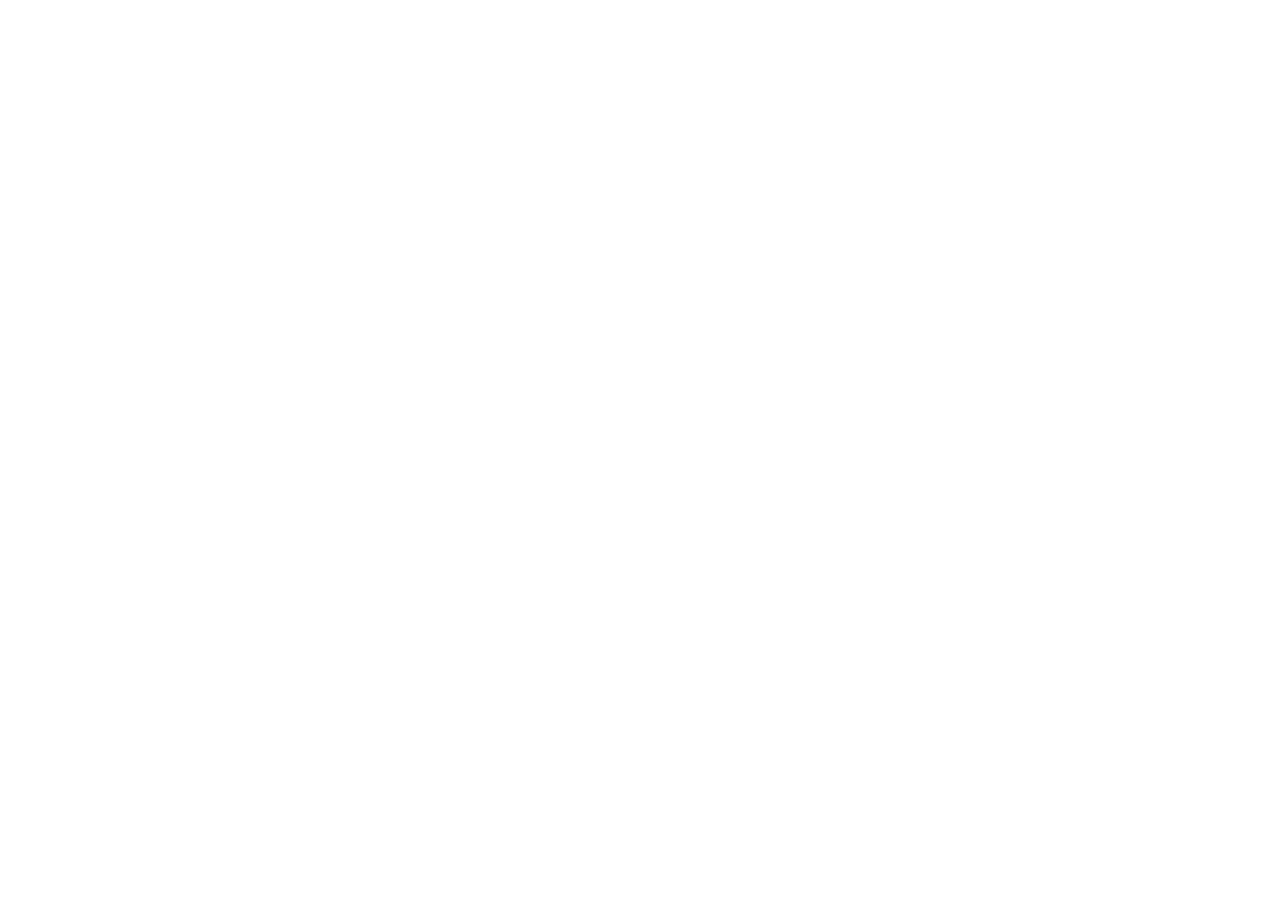
==== index.html @ 3fbc5209 "caogao" ====
<!DOCTYPE html>
<html lang="zh-CN">

<head>
    <meta charset="UTF-8">
    <meta name="viewport" content="width=device-width, initial-scale=1.0">
    <meta http-equiv="X-UA-Compatible" content="ie=edge">
    <title></title>
</head>

<body>

</body>

</html>
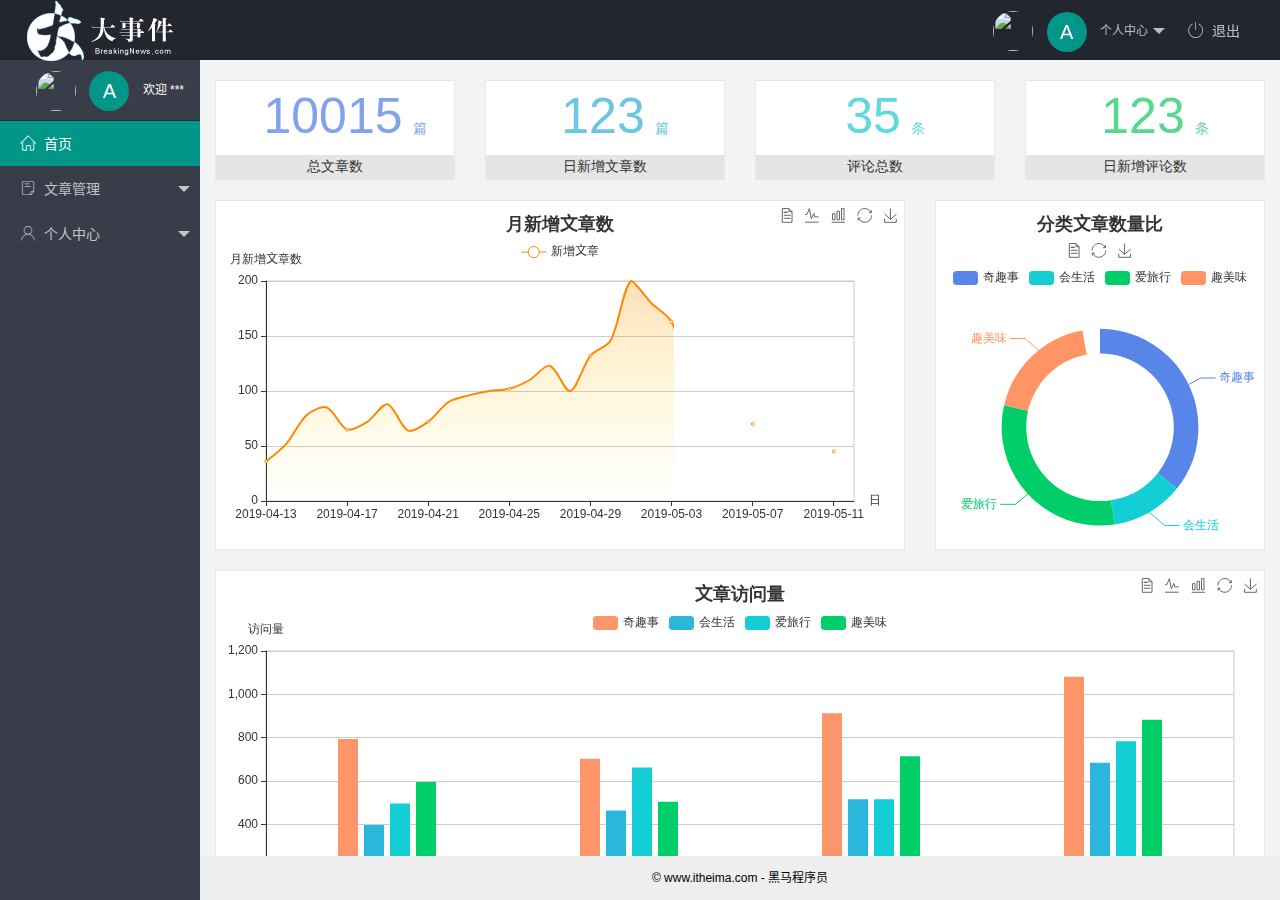
==== commit 11b99031: "index 完成" ====
--- a/index.html
+++ b/index.html
@@ -5,11 +5,83 @@
     <meta charset="UTF-8">
     <meta name="viewport" content="width=device-width, initial-scale=1.0">
     <meta http-equiv="X-UA-Compatible" content="ie=edge">
-    <title></title>
+    <title>后台主页</title>
+    <!--导入layui的样式表 -->
+    <link rel="stylesheet" href="/assets/lib/layui/css/layui.css">
+    <link rel="stylesheet" href="/assets/css/index.css">
+    <!-- 导入第三方图表库 -->
+    <link rel="stylesheet" href="/assets/fonts/iconfont.css">
+
+    </link>
 </head>
 
-<body>
+<body class="layui-layout-body">
+    <div class="layui-layout layui-layout-admin">
+        <div class="layui-header">
+            <div class="layui-logo">
+                <img src="/assets/images/logo.png" alt="">
+            </div>
+            <ul class="layui-nav layui-layout-right">
+                <li class="layui-nav-item">
+                    <a href="javascript:;" class="userinfo">
+                        <img src="http://t.cn/RCzsdCq" class="layui-nav-img">
+                        <span class="text-avatar">A</span>
+                        个人中心
+                    </a>
+                    <dl class="layui-nav-child">
+                        <dd><a href="">基本资料</a></dd>
+                        <dd><a href="">更换头像</a></dd>
+                        <dd><a href="">重置密码</a></dd>
+                    </dl>
+                </li>
+                <li class="layui-nav-item"><a href="javascript:;" id="tuichu"><span class="iconfont icon-tuichu"></span>退出</a></li>
+            </ul>
+        </div>
 
+        <div class="layui-side layui-bg-black">
+            <div class="layui-side-scroll">
+                <div class="userinfo">
+                    <img src="http://t.cn/RCzsdCq" class="layui-nav-img" />
+                    <span class="text-avatar">A</span>
+                    <span id="welcome">欢迎 ***</span>
+                </div>
+                <!-- 左侧导航区域（可配合layui已有的垂直导航） -->
+                <ul class="layui-nav layui-nav-tree" lay-shrink="all">
+                    <li class="layui-nav-item layui-this"><a href="/home/dashboard.html" target="fm"><span class="iconfont icon-home"></span>首页</a></li>
+                    <li class="layui-nav-item">
+                        <a class="" href="javascript:;"><span class="iconfont icon-16"></span>文章管理<i class="layui-icon "></i></a>
+                        <dl class="layui-nav-child">
+                            <dd><a href="javascript:;">文章类别</i></a></dd>
+                            <dd><a href="javascript:;">文章列表</i></a></dd>
+                            <dd><a href="javascript:;">发布文章</i></a></dd>
+                        </dl>
+                    </li>
+                    <li class="layui-nav-item">
+                        <a href="javascript:;"><span class="iconfont icon-user"></span>个人中心<i class="layui-icon"></i></a>
+                        <dl class="layui-nav-child">
+                            <dd><a href="javascript:;">基本资料</a></dd>
+                            <dd><a href="javascript:;">更换头像</a></dd>
+                            <dd><a href="javascript:;">重置密码</a></dd>
+
+                        </dl>
+                    </li>
+                </ul>
+            </div>
+        </div>
+
+        <div class="layui-body">
+            <!-- 内容主体区域 -->
+            <iframe src="/home/dashboard.html" name="fm" frameborder="0"></iframe>
+        </div>
+
+        <div class="layui-footer footer_box">
+            © www.itheima.com - 黑马程序员
+        </div>
+    </div>
+    <script src="/assets/lib/layui/layui.all.js"></script>
+    <script src="/assets/lib/jquery.js"></script>
+    <script src="/assets/js/baceAPI.js"></script>
+    <script src="/assets/js/index.js"></script>
 </body>
 
 </html>--- a/assets/lib/layui/css/layui.css
+++ b/assets/lib/layui/css/layui.css
@@ -0,0 +1,2 @@
+/** layui-v2.5.5 MIT License By https://www.layui.com */
+ .layui-inline,img{display:inline-block;vertical-align:middle}h1,h2,h3,h4,h5,h6{font-weight:400}.layui-edge,.layui-header,.layui-inline,.layui-main{position:relative}.layui-body,.layui-edge,.layui-elip{overflow:hidden}.layui-btn,.layui-edge,.layui-inline,img{vertical-align:middle}.layui-btn,.layui-disabled,.layui-icon,.layui-unselect{-moz-user-select:none;-webkit-user-select:none;-ms-user-select:none}.layui-elip,.layui-form-checkbox span,.layui-form-pane .layui-form-label{text-overflow:ellipsis;white-space:nowrap}.layui-breadcrumb,.layui-tree-btnGroup{visibility:hidden}blockquote,body,button,dd,div,dl,dt,form,h1,h2,h3,h4,h5,h6,input,li,ol,p,pre,td,textarea,th,ul{margin:0;padding:0;-webkit-tap-highlight-color:rgba(0,0,0,0)}a:active,a:hover{outline:0}img{border:none}li{list-style:none}table{border-collapse:collapse;border-spacing:0}h4,h5,h6{font-size:100%}button,input,optgroup,option,select,textarea{font-family:inherit;font-size:inherit;font-style:inherit;font-weight:inherit;outline:0}pre{white-space:pre-wrap;white-space:-moz-pre-wrap;white-space:-pre-wrap;white-space:-o-pre-wrap;word-wrap:break-word}body{line-height:24px;font:14px Helvetica Neue,Helvetica,PingFang SC,Tahoma,Arial,sans-serif}hr{height:1px;margin:10px 0;border:0;clear:both}a{color:#333;text-decoration:none}a:hover{color:#777}a cite{font-style:normal;*cursor:pointer}.layui-border-box,.layui-border-box *{box-sizing:border-box}.layui-box,.layui-box *{box-sizing:content-box}.layui-clear{clear:both;*zoom:1}.layui-clear:after{content:'\20';clear:both;*zoom:1;display:block;height:0}.layui-inline{*display:inline;*zoom:1}.layui-edge{display:inline-block;width:0;height:0;border-width:6px;border-style:dashed;border-color:transparent}.layui-edge-top{top:-4px;border-bottom-color:#999;border-bottom-style:solid}.layui-edge-right{border-left-color:#999;border-left-style:solid}.layui-edge-bottom{top:2px;border-top-color:#999;border-top-style:solid}.layui-edge-left{border-right-color:#999;border-right-style:solid}.layui-disabled,.layui-disabled:hover{color:#d2d2d2!important;cursor:not-allowed!important}.layui-circle{border-radius:100%}.layui-show{display:block!important}.layui-hide{display:none!important}@font-face{font-family:layui-icon;src:url(../font/iconfont.eot?v=250);src:url(../font/iconfont.eot?v=250#iefix) format('embedded-opentype'),url(../font/iconfont.woff2?v=250) format('woff2'),url(../font/iconfont.woff?v=250) format('woff'),url(../font/iconfont.ttf?v=250) format('truetype'),url(../font/iconfont.svg?v=250#layui-icon) format('svg')}.layui-icon{font-family:layui-icon!important;font-size:16px;font-style:normal;-webkit-font-smoothing:antialiased;-moz-osx-font-smoothing:grayscale}.layui-icon-reply-fill:before{content:"\e611"}.layui-icon-set-fill:before{content:"\e614"}.layui-icon-menu-fill:before{content:"\e60f"}.layui-icon-search:before{content:"\e615"}.layui-icon-share:before{content:"\e641"}.layui-icon-set-sm:before{content:"\e620"}.layui-icon-engine:before{content:"\e628"}.layui-icon-close:before{content:"\1006"}.layui-icon-close-fill:before{content:"\1007"}.layui-icon-chart-screen:before{content:"\e629"}.layui-icon-star:before{content:"\e600"}.layui-icon-circle-dot:before{content:"\e617"}.layui-icon-chat:before{content:"\e606"}.layui-icon-release:before{content:"\e609"}.layui-icon-list:before{content:"\e60a"}.layui-icon-chart:before{content:"\e62c"}.layui-icon-ok-circle:before{content:"\1005"}.layui-icon-layim-theme:before{content:"\e61b"}.layui-icon-table:before{content:"\e62d"}.layui-icon-right:before{content:"\e602"}.layui-icon-left:before{content:"\e603"}.layui-icon-cart-simple:before{content:"\e698"}.layui-icon-face-cry:before{content:"\e69c"}.layui-icon-face-smile:before{content:"\e6af"}.layui-icon-survey:before{content:"\e6b2"}.layui-icon-tree:before{content:"\e62e"}.layui-icon-upload-circle:before{content:"\e62f"}.layui-icon-add-circle:before{content:"\e61f"}.layui-icon-download-circle:before{content:"\e601"}.layui-icon-templeate-1:before{content:"\e630"}.layui-icon-util:before{content:"\e631"}.layui-icon-face-surprised:before{content:"\e664"}.layui-icon-edit:before{content:"\e642"}.layui-icon-speaker:before{content:"\e645"}.layui-icon-down:before{content:"\e61a"}.layui-icon-file:before{content:"\e621"}.layui-icon-layouts:before{content:"\e632"}.layui-icon-rate-half:before{content:"\e6c9"}.layui-icon-add-circle-fine:before{content:"\e608"}.layui-icon-prev-circle:before{content:"\e633"}.layui-icon-read:before{content:"\e705"}.layui-icon-404:before{content:"\e61c"}.layui-icon-carousel:before{content:"\e634"}.layui-icon-help:before{content:"\e607"}.layui-icon-code-circle:before{content:"\e635"}.layui-icon-water:before{content:"\e636"}.layui-icon-username:before{content:"\e66f"}.layui-icon-find-fill:before{content:"\e670"}.layui-icon-about:before{content:"\e60b"}.layui-icon-location:before{content:"\e715"}.layui-icon-up:before{content:"\e619"}.layui-icon-pause:before{content:"\e651"}.layui-icon-date:before{content:"\e637"}.layui-icon-layim-uploadfile:before{content:"\e61d"}.layui-icon-delete:before{content:"\e640"}.layui-icon-play:before{content:"\e652"}.layui-icon-top:before{content:"\e604"}.layui-icon-friends:before{content:"\e612"}.layui-icon-refresh-3:before{content:"\e9aa"}.layui-icon-ok:before{content:"\e605"}.layui-icon-layer:before{content:"\e638"}.layui-icon-face-smile-fine:before{content:"\e60c"}.layui-icon-dollar:before{content:"\e659"}.layui-icon-group:before{content:"\e613"}.layui-icon-layim-download:before{content:"\e61e"}.layui-icon-picture-fine:before{content:"\e60d"}.layui-icon-link:before{content:"\e64c"}.layui-icon-diamond:before{content:"\e735"}.layui-icon-log:before{content:"\e60e"}.layui-icon-rate-solid:before{content:"\e67a"}.layui-icon-fonts-del:before{content:"\e64f"}.layui-icon-unlink:before{content:"\e64d"}.layui-icon-fonts-clear:before{content:"\e639"}.layui-icon-triangle-r:before{content:"\e623"}.layui-icon-circle:before{content:"\e63f"}.layui-icon-radio:before{content:"\e643"}.layui-icon-align-center:before{content:"\e647"}.layui-icon-align-right:before{content:"\e648"}.layui-icon-align-left:before{content:"\e649"}.layui-icon-loading-1:before{content:"\e63e"}.layui-icon-return:before{content:"\e65c"}.layui-icon-fonts-strong:before{content:"\e62b"}.layui-icon-upload:before{content:"\e67c"}.layui-icon-dialogue:before{content:"\e63a"}.layui-icon-video:before{content:"\e6ed"}.layui-icon-headset:before{content:"\e6fc"}.layui-icon-cellphone-fine:before{content:"\e63b"}.layui-icon-add-1:before{content:"\e654"}.layui-icon-face-smile-b:before{content:"\e650"}.layui-icon-fonts-html:before{content:"\e64b"}.layui-icon-form:before{content:"\e63c"}.layui-icon-cart:before{content:"\e657"}.layui-icon-camera-fill:before{content:"\e65d"}.layui-icon-tabs:before{content:"\e62a"}.layui-icon-fonts-code:before{content:"\e64e"}.layui-icon-fire:before{content:"\e756"}.layui-icon-set:before{content:"\e716"}.layui-icon-fonts-u:before{content:"\e646"}.layui-icon-triangle-d:before{content:"\e625"}.layui-icon-tips:before{content:"\e702"}.layui-icon-picture:before{content:"\e64a"}.layui-icon-more-vertical:before{content:"\e671"}.layui-icon-flag:before{content:"\e66c"}.layui-icon-loading:before{content:"\e63d"}.layui-icon-fonts-i:before{content:"\e644"}.layui-icon-refresh-1:before{content:"\e666"}.layui-icon-rmb:before{content:"\e65e"}.layui-icon-home:before{content:"\e68e"}.layui-icon-user:before{content:"\e770"}.layui-icon-notice:before{content:"\e667"}.layui-icon-login-weibo:before{content:"\e675"}.layui-icon-voice:before{content:"\e688"}.layui-icon-upload-drag:before{content:"\e681"}.layui-icon-login-qq:before{content:"\e676"}.layui-icon-snowflake:before{content:"\e6b1"}.layui-icon-file-b:before{content:"\e655"}.layui-icon-template:before{content:"\e663"}.layui-icon-auz:before{content:"\e672"}.layui-icon-console:before{content:"\e665"}.layui-icon-app:before{content:"\e653"}.layui-icon-prev:before{content:"\e65a"}.layui-icon-website:before{content:"\e7ae"}.layui-icon-next:before{content:"\e65b"}.layui-icon-component:before{content:"\e857"}.layui-icon-more:before{content:"\e65f"}.layui-icon-login-wechat:before{content:"\e677"}.layui-icon-shrink-right:before{content:"\e668"}.layui-icon-spread-left:before{content:"\e66b"}.layui-icon-camera:before{content:"\e660"}.layui-icon-note:before{content:"\e66e"}.layui-icon-refresh:before{content:"\e669"}.layui-icon-female:before{content:"\e661"}.layui-icon-male:before{content:"\e662"}.layui-icon-password:before{content:"\e673"}.layui-icon-senior:before{content:"\e674"}.layui-icon-theme:before{content:"\e66a"}.layui-icon-tread:before{content:"\e6c5"}.layui-icon-praise:before{content:"\e6c6"}.layui-icon-star-fill:before{content:"\e658"}.layui-icon-rate:before{content:"\e67b"}.layui-icon-template-1:before{content:"\e656"}.layui-icon-vercode:before{content:"\e679"}.layui-icon-cellphone:before{content:"\e678"}.layui-icon-screen-full:before{content:"\e622"}.layui-icon-screen-restore:before{content:"\e758"}.layui-icon-cols:before{content:"\e610"}.layui-icon-export:before{content:"\e67d"}.layui-icon-print:before{content:"\e66d"}.layui-icon-slider:before{content:"\e714"}.layui-icon-addition:before{content:"\e624"}.layui-icon-subtraction:before{content:"\e67e"}.layui-icon-service:before{content:"\e626"}.layui-icon-transfer:before{content:"\e691"}.layui-main{width:1140px;margin:0 auto}.layui-header{z-index:1000;height:60px}.layui-header a:hover{transition:all .5s;-webkit-transition:all .5s}.layui-side{position:fixed;left:0;top:0;bottom:0;z-index:999;width:200px;overflow-x:hidden}.layui-side-scroll{position:relative;width:220px;height:100%;overflow-x:hidden}.layui-body{position:absolute;left:200px;right:0;top:0;bottom:0;z-index:998;width:auto;overflow-y:auto;box-sizing:border-box}.layui-layout-body{overflow:hidden}.layui-layout-admin .layui-header{background-color:#23262E}.layui-layout-admin .layui-side{top:60px;width:200px;overflow-x:hidden}.layui-layout-admin .layui-body{position:fixed;top:60px;bottom:44px}.layui-layout-admin .layui-main{width:auto;margin:0 15px}.layui-layout-admin .layui-footer{position:fixed;left:200px;right:0;bottom:0;height:44px;line-height:44px;padding:0 15px;background-color:#eee}.layui-layout-admin .layui-logo{position:absolute;left:0;top:0;width:200px;height:100%;line-height:60px;text-align:center;color:#009688;font-size:16px}.layui-layout-admin .layui-header .layui-nav{background:0 0}.layui-layout-left{position:absolute!important;left:200px;top:0}.layui-layout-right{position:absolute!important;right:0;top:0}.layui-container{position:relative;margin:0 auto;padding:0 15px;box-sizing:border-box}.layui-fluid{position:relative;margin:0 auto;padding:0 15px}.layui-row:after,.layui-row:before{content:'';display:block;clear:both}.layui-col-lg1,.layui-col-lg10,.layui-col-lg11,.layui-col-lg12,.layui-col-lg2,.layui-col-lg3,.layui-col-lg4,.layui-col-lg5,.layui-col-lg6,.layui-col-lg7,.layui-col-lg8,.layui-col-lg9,.layui-col-md1,.layui-col-md10,.layui-col-md11,.layui-col-md12,.layui-col-md2,.layui-col-md3,.layui-col-md4,.layui-col-md5,.layui-col-md6,.layui-col-md7,.layui-col-md8,.layui-col-md9,.layui-col-sm1,.layui-col-sm10,.layui-col-sm11,.layui-col-sm12,.layui-col-sm2,.layui-col-sm3,.layui-col-sm4,.layui-col-sm5,.layui-col-sm6,.layui-col-sm7,.layui-col-sm8,.layui-col-sm9,.layui-col-xs1,.layui-col-xs10,.layui-col-xs11,.layui-col-xs12,.layui-col-xs2,.layui-col-xs3,.layui-col-xs4,.layui-col-xs5,.layui-col-xs6,.layui-col-xs7,.layui-col-xs8,.layui-col-xs9{position:relative;display:block;box-sizing:border-box}.layui-col-xs1,.layui-col-xs10,.layui-col-xs11,.layui-col-xs12,.layui-col-xs2,.layui-col-xs3,.layui-col-xs4,.layui-col-xs5,.layui-col-xs6,.layui-col-xs7,.layui-col-xs8,.layui-col-xs9{float:left}.layui-col-xs1{width:8.33333333%}.layui-col-xs2{width:16.66666667%}.layui-col-xs3{width:25%}.layui-col-xs4{width:33.33333333%}.layui-col-xs5{width:41.66666667%}.layui-col-xs6{width:50%}.layui-col-xs7{width:58.33333333%}.layui-col-xs8{width:66.66666667%}.layui-col-xs9{width:75%}.layui-col-xs10{width:83.33333333%}.layui-col-xs11{width:91.66666667%}.layui-col-xs12{width:100%}.layui-col-xs-offset1{margin-left:8.33333333%}.layui-col-xs-offset2{margin-left:16.66666667%}.layui-col-xs-offset3{margin-left:25%}.layui-col-xs-offset4{margin-left:33.33333333%}.layui-col-xs-offset5{margin-left:41.66666667%}.layui-col-xs-offset6{margin-left:50%}.layui-col-xs-offset7{margin-left:58.33333333%}.layui-col-xs-offset8{margin-left:66.66666667%}.layui-col-xs-offset9{margin-left:75%}.layui-col-xs-offset10{margin-left:83.33333333%}.layui-col-xs-offset11{margin-left:91.66666667%}.layui-col-xs-offset12{margin-left:100%}@media screen and (max-width:768px){.layui-hide-xs{display:none!important}.layui-show-xs-block{display:block!important}.layui-show-xs-inline{display:inline!important}.layui-show-xs-inline-block{display:inline-block!important}}@media screen and (min-width:768px){.layui-container{width:750px}.layui-hide-sm{display:none!important}.layui-show-sm-block{display:block!important}.layui-show-sm-inline{display:inline!important}.layui-show-sm-inline-block{display:inline-block!important}.layui-col-sm1,.layui-col-sm10,.layui-col-sm11,.layui-col-sm12,.layui-col-sm2,.layui-col-sm3,.layui-col-sm4,.layui-col-sm5,.layui-col-sm6,.layui-col-sm7,.layui-col-sm8,.layui-col-sm9{float:left}.layui-col-sm1{width:8.33333333%}.layui-col-sm2{width:16.66666667%}.layui-col-sm3{width:25%}.layui-col-sm4{width:33.33333333%}.layui-col-sm5{width:41.66666667%}.layui-col-sm6{width:50%}.layui-col-sm7{width:58.33333333%}.layui-col-sm8{width:66.66666667%}.layui-col-sm9{width:75%}.layui-col-sm10{width:83.33333333%}.layui-col-sm11{width:91.66666667%}.layui-col-sm12{width:100%}.layui-col-sm-offset1{margin-left:8.33333333%}.layui-col-sm-offset2{margin-left:16.66666667%}.layui-col-sm-offset3{margin-left:25%}.layui-col-sm-offset4{margin-left:33.33333333%}.layui-col-sm-offset5{margin-left:41.66666667%}.layui-col-sm-offset6{margin-left:50%}.layui-col-sm-offset7{margin-left:58.33333333%}.layui-col-sm-offset8{margin-left:66.66666667%}.layui-col-sm-offset9{margin-left:75%}.layui-col-sm-offset10{margin-left:83.33333333%}.layui-col-sm-offset11{margin-left:91.66666667%}.layui-col-sm-offset12{margin-left:100%}}@media screen and (min-width:992px){.layui-container{width:970px}.layui-hide-md{display:none!important}.layui-show-md-block{display:block!important}.layui-show-md-inline{display:inline!important}.layui-show-md-inline-block{display:inline-block!important}.layui-col-md1,.layui-col-md10,.layui-col-md11,.layui-col-md12,.layui-col-md2,.layui-col-md3,.layui-col-md4,.layui-col-md5,.layui-col-md6,.layui-col-md7,.layui-col-md8,.layui-col-md9{float:left}.layui-col-md1{width:8.33333333%}.layui-col-md2{width:16.66666667%}.layui-col-md3{width:25%}.layui-col-md4{width:33.33333333%}.layui-col-md5{width:41.66666667%}.layui-col-md6{width:50%}.layui-col-md7{width:58.33333333%}.layui-col-md8{width:66.66666667%}.layui-col-md9{width:75%}.layui-col-md10{width:83.33333333%}.layui-col-md11{width:91.66666667%}.layui-col-md12{width:100%}.layui-col-md-offset1{margin-left:8.33333333%}.layui-col-md-offset2{margin-left:16.66666667%}.layui-col-md-offset3{margin-left:25%}.layui-col-md-offset4{margin-left:33.33333333%}.layui-col-md-offset5{margin-left:41.66666667%}.layui-col-md-offset6{margin-left:50%}.layui-col-md-offset7{margin-left:58.33333333%}.layui-col-md-offset8{margin-left:66.66666667%}.layui-col-md-offset9{margin-left:75%}.layui-col-md-offset10{margin-left:83.33333333%}.layui-col-md-offset11{margin-left:91.66666667%}.layui-col-md-offset12{margin-left:100%}}@media screen and (min-width:1200px){.layui-container{width:1170px}.layui-hide-lg{display:none!important}.layui-show-lg-block{display:block!important}.layui-show-lg-inline{display:inline!important}.layui-show-lg-inline-block{display:inline-block!important}.layui-col-lg1,.layui-col-lg10,.layui-col-lg11,.layui-col-lg12,.layui-col-lg2,.layui-col-lg3,.layui-col-lg4,.layui-col-lg5,.layui-col-lg6,.layui-col-lg7,.layui-col-lg8,.layui-col-lg9{float:left}.layui-col-lg1{width:8.33333333%}.layui-col-lg2{width:16.66666667%}.layui-col-lg3{width:25%}.layui-col-lg4{width:33.33333333%}.layui-col-lg5{width:41.66666667%}.layui-col-lg6{width:50%}.layui-col-lg7{width:58.33333333%}.layui-col-lg8{width:66.66666667%}.layui-col-lg9{width:75%}.layui-col-lg10{width:83.33333333%}.layui-col-lg11{width:91.66666667%}.layui-col-lg12{width:100%}.layui-col-lg-offset1{margin-left:8.33333333%}.layui-col-lg-offset2{margin-left:16.66666667%}.layui-col-lg-offset3{margin-left:25%}.layui-col-lg-offset4{margin-left:33.33333333%}.layui-col-lg-offset5{margin-left:41.66666667%}.layui-col-lg-offset6{margin-left:50%}.layui-col-lg-offset7{margin-left:58.33333333%}.layui-col-lg-offset8{margin-left:66.66666667%}.layui-col-lg-offset9{margin-left:75%}.layui-col-lg-offset10{margin-left:83.33333333%}.layui-col-lg-offset11{margin-left:91.66666667%}.layui-col-lg-offset12{margin-left:100%}}.layui-col-space1{margin:-.5px}.layui-col-space1>*{padding:.5px}.layui-col-space3{margin:-1.5px}.layui-col-space3>*{padding:1.5px}.layui-col-space5{margin:-2.5px}.layui-col-space5>*{padding:2.5px}.layui-col-space8{margin:-3.5px}.layui-col-space8>*{padding:3.5px}.layui-col-space10{margin:-5px}.layui-col-space10>*{padding:5px}.layui-col-space12{margin:-6px}.layui-col-space12>*{padding:6px}.layui-col-space15{margin:-7.5px}.layui-col-space15>*{padding:7.5px}.layui-col-space18{margin:-9px}.layui-col-space18>*{padding:9px}.layui-col-space20{margin:-10px}.layui-col-space20>*{padding:10px}.layui-col-space22{margin:-11px}.layui-col-space22>*{padding:11px}.layui-col-space25{margin:-12.5px}.layui-col-space25>*{padding:12.5px}.layui-col-space30{margin:-15px}.layui-col-space30>*{padding:15px}.layui-btn,.layui-input,.layui-select,.layui-textarea,.layui-upload-button{outline:0;-webkit-appearance:none;transition:all .3s;-webkit-transition:all .3s;box-sizing:border-box}.layui-elem-quote{margin-bottom:10px;padding:15px;line-height:22px;border-left:5px solid #009688;border-radius:0 2px 2px 0;background-color:#f2f2f2}.layui-quote-nm{border-style:solid;border-width:1px 1px 1px 5px;background:0 0}.layui-elem-field{margin-bottom:10px;padding:0;border-width:1px;border-style:solid}.layui-elem-field legend{margin-left:20px;padding:0 10px;font-size:20px;font-weight:300}.layui-field-title{margin:10px 0 20px;border-width:1px 0 0}.layui-field-box{padding:10px 15px}.layui-field-title .layui-field-box{padding:10px 0}.layui-progress{position:relative;height:6px;border-radius:20px;background-color:#e2e2e2}.layui-progress-bar{position:absolute;left:0;top:0;width:0;max-width:100%;height:6px;border-radius:20px;text-align:right;background-color:#5FB878;transition:all .3s;-webkit-transition:all .3s}.layui-progress-big,.layui-progress-big .layui-progress-bar{height:18px;line-height:18px}.layui-progress-text{position:relative;top:-20px;line-height:18px;font-size:12px;color:#666}.layui-progress-big .layui-progress-text{position:static;padding:0 10px;color:#fff}.layui-collapse{border-width:1px;border-style:solid;border-radius:2px}.layui-colla-content,.layui-colla-item{border-top-width:1px;border-top-style:solid}.layui-colla-item:first-child{border-top:none}.layui-colla-title{position:relative;height:42px;line-height:42px;padding:0 15px 0 35px;color:#333;background-color:#f2f2f2;cursor:pointer;font-size:14px;overflow:hidden}.layui-colla-content{display:none;padding:10px 15px;line-height:22px;color:#666}.layui-colla-icon{position:absolute;left:15px;top:0;font-size:14px}.layui-card{margin-bottom:15px;border-radius:2px;background-color:#fff;box-shadow:0 1px 2px 0 rgba(0,0,0,.05)}.layui-card:last-child{margin-bottom:0}.layui-card-header{position:relative;height:42px;line-height:42px;padding:0 15px;border-bottom:1px solid #f6f6f6;color:#333;border-radius:2px 2px 0 0;font-size:14px}.layui-bg-black,.layui-bg-blue,.layui-bg-cyan,.layui-bg-green,.layui-bg-orange,.layui-bg-red{color:#fff!important}.layui-card-body{position:relative;padding:10px 15px;line-height:24px}.layui-card-body[pad15]{padding:15px}.layui-card-body[pad20]{padding:20px}.layui-card-body .layui-table{margin:5px 0}.layui-card .layui-tab{margin:0}.layui-panel-window{position:relative;padding:15px;border-radius:0;border-top:5px solid #E6E6E6;background-color:#fff}.layui-auxiliar-moving{position:fixed;left:0;right:0;top:0;bottom:0;width:100%;height:100%;background:0 0;z-index:9999999999}.layui-form-label,.layui-form-mid,.layui-form-select,.layui-input-block,.layui-input-inline,.layui-textarea{position:relative}.layui-bg-red{background-color:#FF5722!important}.layui-bg-orange{background-color:#FFB800!important}.layui-bg-green{background-color:#009688!important}.layui-bg-cyan{background-color:#2F4056!important}.layui-bg-blue{background-color:#1E9FFF!important}.layui-bg-black{background-color:#393D49!important}.layui-bg-gray{background-color:#eee!important;color:#666!important}.layui-badge-rim,.layui-colla-content,.layui-colla-item,.layui-collapse,.layui-elem-field,.layui-form-pane .layui-form-item[pane],.layui-form-pane .layui-form-label,.layui-input,.layui-layedit,.layui-layedit-tool,.layui-quote-nm,.layui-select,.layui-tab-bar,.layui-tab-card,.layui-tab-title,.layui-tab-title .layui-this:after,.layui-textarea{border-color:#e6e6e6}.layui-timeline-item:before,hr{background-color:#e6e6e6}.layui-text{line-height:22px;font-size:14px;color:#666}.layui-text h1,.layui-text h2,.layui-text h3{font-weight:500;color:#333}.layui-text h1{font-size:30px}.layui-text h2{font-size:24px}.layui-text h3{font-size:18px}.layui-text a:not(.layui-btn){color:#01AAED}.layui-text a:not(.layui-btn):hover{text-decoration:underline}.layui-text ul{padding:5px 0 5px 15px}.layui-text ul li{margin-top:5px;list-style-type:disc}.layui-text em,.layui-word-aux{color:#999!important;padding:0 5px!important}.layui-btn{display:inline-block;height:38px;line-height:38px;padding:0 18px;background-color:#009688;color:#fff;white-space:nowrap;text-align:center;font-size:14px;border:none;border-radius:2px;cursor:pointer}.layui-btn:hover{opacity:.8;filter:alpha(opacity=80);color:#fff}.layui-btn:active{opacity:1;filter:alpha(opacity=100)}.layui-btn+.layui-btn{margin-left:10px}.layui-btn-container{font-size:0}.layui-btn-container .layui-btn{margin-right:10px;margin-bottom:10px}.layui-btn-container .layui-btn+.layui-btn{margin-left:0}.layui-table .layui-btn-container .layui-btn{margin-bottom:9px}.layui-btn-radius{border-radius:100px}.layui-btn .layui-icon{margin-right:3px;font-size:18px;vertical-align:bottom;vertical-align:middle\9}.layui-btn-primary{border:1px solid #C9C9C9;background-color:#fff;color:#555}.layui-btn-primary:hover{border-color:#009688;color:#333}.layui-btn-normal{background-color:#1E9FFF}.layui-btn-warm{background-color:#FFB800}.layui-btn-danger{background-color:#FF5722}.layui-btn-checked{background-color:#5FB878}.layui-btn-disabled,.layui-btn-disabled:active,.layui-btn-disabled:hover{border:1px solid #e6e6e6;background-color:#FBFBFB;color:#C9C9C9;cursor:not-allowed;opacity:1}.layui-btn-lg{height:44px;line-height:44px;padding:0 25px;font-size:16px}.layui-btn-sm{height:30px;line-height:30px;padding:0 10px;font-size:12px}.layui-btn-sm i{font-size:16px!important}.layui-btn-xs{height:22px;line-height:22px;padding:0 5px;font-size:12px}.layui-btn-xs i{font-size:14px!important}.layui-btn-group{display:inline-block;vertical-align:middle;font-size:0}.layui-btn-group .layui-btn{margin-left:0!important;margin-right:0!important;border-left:1px solid rgba(255,255,255,.5);border-radius:0}.layui-btn-group .layui-btn-primary{border-left:none}.layui-btn-group .layui-btn-primary:hover{border-color:#C9C9C9;color:#009688}.layui-btn-group .layui-btn:first-child{border-left:none;border-radius:2px 0 0 2px}.layui-btn-group .layui-btn-primary:first-child{border-left:1px solid #c9c9c9}.layui-btn-group .layui-btn:last-child{border-radius:0 2px 2px 0}.layui-btn-group .layui-btn+.layui-btn{margin-left:0}.layui-btn-group+.layui-btn-group{margin-left:10px}.layui-btn-fluid{width:100%}.layui-input,.layui-select,.layui-textarea{height:38px;line-height:1.3;line-height:38px\9;border-width:1px;border-style:solid;background-color:#fff;border-radius:2px}.layui-input::-webkit-input-placeholder,.layui-select::-webkit-input-placeholder,.layui-textarea::-webkit-input-placeholder{line-height:1.3}.layui-input,.layui-textarea{display:block;width:100%;padding-left:10px}.layui-input:hover,.layui-textarea:hover{border-color:#D2D2D2!important}.layui-input:focus,.layui-textarea:focus{border-color:#C9C9C9!important}.layui-textarea{min-height:100px;height:auto;line-height:20px;padding:6px 10px;resize:vertical}.layui-select{padding:0 10px}.layui-form input[type=checkbox],.layui-form input[type=radio],.layui-form select{display:none}.layui-form [lay-ignore]{display:initial}.layui-form-item{margin-bottom:15px;clear:both;*zoom:1}.layui-form-item:after{content:'\20';clear:both;*zoom:1;display:block;height:0}.layui-form-label{float:left;display:block;padding:9px 15px;width:80px;font-weight:400;line-height:20px;text-align:right}.layui-form-label-col{display:block;float:none;padding:9px 0;line-height:20px;text-align:left}.layui-form-item .layui-inline{margin-bottom:5px;margin-right:10px}.layui-input-block{margin-left:110px;min-height:36px}.layui-input-inline{display:inline-block;vertical-align:middle}.layui-form-item .layui-input-inline{float:left;width:190px;margin-right:10px}.layui-form-text .layui-input-inline{width:auto}.layui-form-mid{float:left;display:block;padding:9px 0!important;line-height:20px;margin-right:10px}.layui-form-danger+.layui-form-select .layui-input,.layui-form-danger:focus{border-color:#FF5722!important}.layui-form-select .layui-input{padding-right:30px;cursor:pointer}.layui-form-select .layui-edge{position:absolute;right:10px;top:50%;margin-top:-3px;cursor:pointer;border-width:6px;border-top-color:#c2c2c2;border-top-style:solid;transition:all .3s;-webkit-transition:all .3s}.layui-form-select dl{display:none;position:absolute;left:0;top:42px;padding:5px 0;z-index:899;min-width:100%;border:1px solid #d2d2d2;max-height:300px;overflow-y:auto;background-color:#fff;border-radius:2px;box-shadow:0 2px 4px rgba(0,0,0,.12);box-sizing:border-box}.layui-form-select dl dd,.layui-form-select dl dt{padding:0 10px;line-height:36px;white-space:nowrap;overflow:hidden;text-overflow:ellipsis}.layui-form-select dl dt{font-size:12px;color:#999}.layui-form-select dl dd{cursor:pointer}.layui-form-select dl dd:hover{background-color:#f2f2f2;-webkit-transition:.5s all;transition:.5s all}.layui-form-select .layui-select-group dd{padding-left:20px}.layui-form-select dl dd.layui-select-tips{padding-left:10px!important;color:#999}.layui-form-select dl dd.layui-this{background-color:#5FB878;color:#fff}.layui-form-checkbox,.layui-form-select dl dd.layui-disabled{background-color:#fff}.layui-form-selected dl{display:block}.layui-form-checkbox,.layui-form-checkbox *,.layui-form-switch{display:inline-block;vertical-align:middle}.layui-form-selected .layui-edge{margin-top:-9px;-webkit-transform:rotate(180deg);transform:rotate(180deg);margin-top:-3px\9}:root .layui-form-selected .layui-edge{margin-top:-9px\0/IE9}.layui-form-selectup dl{top:auto;bottom:42px}.layui-select-none{margin:5px 0;text-align:center;color:#999}.layui-select-disabled .layui-disabled{border-color:#eee!important}.layui-select-disabled .layui-edge{border-top-color:#d2d2d2}.layui-form-checkbox{position:relative;height:30px;line-height:30px;margin-right:10px;padding-right:30px;cursor:pointer;font-size:0;-webkit-transition:.1s linear;transition:.1s linear;box-sizing:border-box}.layui-form-checkbox span{padding:0 10px;height:100%;font-size:14px;border-radius:2px 0 0 2px;background-color:#d2d2d2;color:#fff;overflow:hidden}.layui-form-checkbox:hover span{background-color:#c2c2c2}.layui-form-checkbox i{position:absolute;right:0;top:0;width:30px;height:28px;border:1px solid #d2d2d2;border-left:none;border-radius:0 2px 2px 0;color:#fff;font-size:20px;text-align:center}.layui-form-checkbox:hover i{border-color:#c2c2c2;color:#c2c2c2}.layui-form-checked,.layui-form-checked:hover{border-color:#5FB878}.layui-form-checked span,.layui-form-checked:hover span{background-color:#5FB878}.layui-form-checked i,.layui-form-checked:hover i{color:#5FB878}.layui-form-item .layui-form-checkbox{margin-top:4px}.layui-form-checkbox[lay-skin=primary]{height:auto!important;line-height:normal!important;min-width:18px;min-height:18px;border:none!important;margin-right:0;padding-left:28px;padding-right:0;background:0 0}.layui-form-checkbox[lay-skin=primary] span{padding-left:0;padding-right:15px;line-height:18px;background:0 0;color:#666}.layui-form-checkbox[lay-skin=primary] i{right:auto;left:0;width:16px;height:16px;line-height:16px;border:1px solid #d2d2d2;font-size:12px;border-radius:2px;background-color:#fff;-webkit-transition:.1s linear;transition:.1s linear}.layui-form-checkbox[lay-skin=primary]:hover i{border-color:#5FB878;color:#fff}.layui-form-checked[lay-skin=primary] i{border-color:#5FB878!important;background-color:#5FB878;color:#fff}.layui-checkbox-disbaled[lay-skin=primary] span{background:0 0!important;color:#c2c2c2}.layui-checkbox-disbaled[lay-skin=primary]:hover i{border-color:#d2d2d2}.layui-form-item .layui-form-checkbox[lay-skin=primary]{margin-top:10px}.layui-form-switch{position:relative;height:22px;line-height:22px;min-width:35px;padding:0 5px;margin-top:8px;border:1px solid #d2d2d2;border-radius:20px;cursor:pointer;background-color:#fff;-webkit-transition:.1s linear;transition:.1s linear}.layui-form-switch i{position:absolute;left:5px;top:3px;width:16px;height:16px;border-radius:20px;background-color:#d2d2d2;-webkit-transition:.1s linear;transition:.1s linear}.layui-form-switch em{position:relative;top:0;width:25px;margin-left:21px;padding:0!important;text-align:center!important;color:#999!important;font-style:normal!important;font-size:12px}.layui-form-onswitch{border-color:#5FB878;background-color:#5FB878}.layui-checkbox-disbaled,.layui-checkbox-disbaled i{border-color:#e2e2e2!important}.layui-form-onswitch i{left:100%;margin-left:-21px;background-color:#fff}.layui-form-onswitch em{margin-left:5px;margin-right:21px;color:#fff!important}.layui-checkbox-disbaled span{background-color:#e2e2e2!important}.layui-checkbox-disbaled:hover i{color:#fff!important}[lay-radio]{display:none}.layui-form-radio,.layui-form-radio *{display:inline-block;vertical-align:middle}.layui-form-radio{line-height:28px;margin:6px 10px 0 0;padding-right:10px;cursor:pointer;font-size:0}.layui-form-radio *{font-size:14px}.layui-form-radio>i{margin-right:8px;font-size:22px;color:#c2c2c2}.layui-form-radio>i:hover,.layui-form-radioed>i{color:#5FB878}.layui-radio-disbaled>i{color:#e2e2e2!important}.layui-form-pane .layui-form-label{width:110px;padding:8px 15px;height:38px;line-height:20px;border-width:1px;border-style:solid;border-radius:2px 0 0 2px;text-align:center;background-color:#FBFBFB;overflow:hidden;box-sizing:border-box}.layui-form-pane .layui-input-inline{margin-left:-1px}.layui-form-pane .layui-input-block{margin-left:110px;left:-1px}.layui-form-pane .layui-input{border-radius:0 2px 2px 0}.layui-form-pane .layui-form-text .layui-form-label{float:none;width:100%;border-radius:2px;box-sizing:border-box;text-align:left}.layui-form-pane .layui-form-text .layui-input-inline{display:block;margin:0;top:-1px;clear:both}.layui-form-pane .layui-form-text .layui-input-block{margin:0;left:0;top:-1px}.layui-form-pane .layui-form-text .layui-textarea{min-height:100px;border-radius:0 0 2px 2px}.layui-form-pane .layui-form-checkbox{margin:4px 0 4px 10px}.layui-form-pane .layui-form-radio,.layui-form-pane .layui-form-switch{margin-top:6px;margin-left:10px}.layui-form-pane .layui-form-item[pane]{position:relative;border-width:1px;border-style:solid}.layui-form-pane .layui-form-item[pane] .layui-form-label{position:absolute;left:0;top:0;height:100%;border-width:0 1px 0 0}.layui-form-pane .layui-form-item[pane] .layui-input-inline{margin-left:110px}@media screen and (max-width:450px){.layui-form-item .layui-form-label{text-overflow:ellipsis;overflow:hidden;white-space:nowrap}.layui-form-item .layui-inline{display:block;margin-right:0;margin-bottom:20px;clear:both}.layui-form-item .layui-inline:after{content:'\20';clear:both;display:block;height:0}.layui-form-item .layui-input-inline{display:block;float:none;left:-3px;width:auto;margin:0 0 10px 112px}.layui-form-item .layui-input-inline+.layui-form-mid{margin-left:110px;top:-5px;padding:0}.layui-form-item .layui-form-checkbox{margin-right:5px;margin-bottom:5px}}.layui-layedit{border-width:1px;border-style:solid;border-radius:2px}.layui-layedit-tool{padding:3px 5px;border-bottom-width:1px;border-bottom-style:solid;font-size:0}.layedit-tool-fixed{position:fixed;top:0;border-top:1px solid #e2e2e2}.layui-layedit-tool .layedit-tool-mid,.layui-layedit-tool .layui-icon{display:inline-block;vertical-align:middle;text-align:center;font-size:14px}.layui-layedit-tool .layui-icon{position:relative;width:32px;height:30px;line-height:30px;margin:3px 5px;color:#777;cursor:pointer;border-radius:2px}.layui-layedit-tool .layui-icon:hover{color:#393D49}.layui-layedit-tool .layui-icon:active{color:#000}.layui-layedit-tool .layedit-tool-active{background-color:#e2e2e2;color:#000}.layui-layedit-tool .layui-disabled,.layui-layedit-tool .layui-disabled:hover{color:#d2d2d2;cursor:not-allowed}.layui-layedit-tool .layedit-tool-mid{width:1px;height:18px;margin:0 10px;background-color:#d2d2d2}.layedit-tool-html{width:50px!important;font-size:30px!important}.layedit-tool-b,.layedit-tool-code,.layedit-tool-help{font-size:16px!important}.layedit-tool-d,.layedit-tool-face,.layedit-tool-image,.layedit-tool-unlink{font-size:18px!important}.layedit-tool-image input{position:absolute;font-size:0;left:0;top:0;width:100%;height:100%;opacity:.01;filter:Alpha(opacity=1);cursor:pointer}.layui-layedit-iframe iframe{display:block;width:100%}#LAY_layedit_code{overflow:hidden}.layui-laypage{display:inline-block;*display:inline;*zoom:1;vertical-align:middle;margin:10px 0;font-size:0}.layui-laypage>a:first-child,.layui-laypage>a:first-child em{border-radius:2px 0 0 2px}.layui-laypage>a:last-child,.layui-laypage>a:last-child em{border-radius:0 2px 2px 0}.layui-laypage>:first-child{margin-left:0!important}.layui-laypage>:last-child{margin-right:0!important}.layui-laypage a,.layui-laypage button,.layui-laypage input,.layui-laypage select,.layui-laypage span{border:1px solid #e2e2e2}.layui-laypage a,.layui-laypage span{display:inline-block;*display:inline;*zoom:1;vertical-align:middle;padding:0 15px;height:28px;line-height:28px;margin:0 -1px 5px 0;background-color:#fff;color:#333;font-size:12px}.layui-flow-more a *,.layui-laypage input,.layui-table-view select[lay-ignore]{display:inline-block}.layui-laypage a:hover{color:#009688}.layui-laypage em{font-style:normal}.layui-laypage .layui-laypage-spr{color:#999;font-weight:700}.layui-laypage a{text-decoration:none}.layui-laypage .layui-laypage-curr{position:relative}.layui-laypage .layui-laypage-curr em{position:relative;color:#fff}.layui-laypage .layui-laypage-curr .layui-laypage-em{position:absolute;left:-1px;top:-1px;padding:1px;width:100%;height:100%;background-color:#009688}.layui-laypage-em{border-radius:2px}.layui-laypage-next em,.layui-laypage-prev em{font-family:Sim sun;font-size:16px}.layui-laypage .layui-laypage-count,.layui-laypage .layui-laypage-limits,.layui-laypage .layui-laypage-refresh,.layui-laypage .layui-laypage-skip{margin-left:10px;margin-right:10px;padding:0;border:none}.layui-laypage .layui-laypage-limits,.layui-laypage .layui-laypage-refresh{vertical-align:top}.layui-laypage .layui-laypage-refresh i{font-size:18px;cursor:pointer}.layui-laypage select{height:22px;padding:3px;border-radius:2px;cursor:pointer}.layui-laypage .layui-laypage-skip{height:30px;line-height:30px;color:#999}.layui-laypage button,.layui-laypage input{height:30px;line-height:30px;border-radius:2px;vertical-align:top;background-color:#fff;box-sizing:border-box}.layui-laypage input{width:40px;margin:0 10px;padding:0 3px;text-align:center}.layui-laypage input:focus,.layui-laypage select:focus{border-color:#009688!important}.layui-laypage button{margin-left:10px;padding:0 10px;cursor:pointer}.layui-table,.layui-table-view{margin:10px 0}.layui-flow-more{margin:10px 0;text-align:center;color:#999;font-size:14px}.layui-flow-more a{height:32px;line-height:32px}.layui-flow-more a *{vertical-align:top}.layui-flow-more a cite{padding:0 20px;border-radius:3px;background-color:#eee;color:#333;font-style:normal}.layui-flow-more a cite:hover{opacity:.8}.layui-flow-more a i{font-size:30px;color:#737383}.layui-table{width:100%;background-color:#fff;color:#666}.layui-table tr{transition:all .3s;-webkit-transition:all .3s}.layui-table th{text-align:left;font-weight:400}.layui-table tbody tr:hover,.layui-table thead tr,.layui-table-click,.layui-table-header,.layui-table-hover,.layui-table-mend,.layui-table-patch,.layui-table-tool,.layui-table-total,.layui-table-total tr,.layui-table[lay-even] tr:nth-child(even){background-color:#f2f2f2}.layui-table td,.layui-table th,.layui-table-col-set,.layui-table-fixed-r,.layui-table-grid-down,.layui-table-header,.layui-table-page,.layui-table-tips-main,.layui-table-tool,.layui-table-total,.layui-table-view,.layui-table[lay-skin=line],.layui-table[lay-skin=row]{border-width:1px;border-style:solid;border-color:#e6e6e6}.layui-table td,.layui-table th{position:relative;padding:9px 15px;min-height:20px;line-height:20px;font-size:14px}.layui-table[lay-skin=line] td,.layui-table[lay-skin=line] th{border-width:0 0 1px}.layui-table[lay-skin=row] td,.layui-table[lay-skin=row] th{border-width:0 1px 0 0}.layui-table[lay-skin=nob] td,.layui-table[lay-skin=nob] th{border:none}.layui-table img{max-width:100px}.layui-table[lay-size=lg] td,.layui-table[lay-size=lg] th{padding:15px 30px}.layui-table-view .layui-table[lay-size=lg] .layui-table-cell{height:40px;line-height:40px}.layui-table[lay-size=sm] td,.layui-table[lay-size=sm] th{font-size:12px;padding:5px 10px}.layui-table-view .layui-table[lay-size=sm] .layui-table-cell{height:20px;line-height:20px}.layui-table[lay-data]{display:none}.layui-table-box{position:relative;overflow:hidden}.layui-table-view .layui-table{position:relative;width:auto;margin:0}.layui-table-view .layui-table[lay-skin=line]{border-width:0 1px 0 0}.layui-table-view .layui-table[lay-skin=row]{border-width:0 0 1px}.layui-table-view .layui-table td,.layui-table-view .layui-table th{padding:5px 0;border-top:none;border-left:none}.layui-table-view .layui-table th.layui-unselect .layui-table-cell span{cursor:pointer}.layui-table-view .layui-table td{cursor:default}.layui-table-view .layui-table td[data-edit=text]{cursor:text}.layui-table-view .layui-form-checkbox[lay-skin=primary] i{width:18px;height:18px}.layui-table-view .layui-form-radio{line-height:0;padding:0}.layui-table-view .layui-form-radio>i{margin:0;font-size:20px}.layui-table-init{position:absolute;left:0;top:0;width:100%;height:100%;text-align:center;z-index:110}.layui-table-init .layui-icon{position:absolute;left:50%;top:50%;margin:-15px 0 0 -15px;font-size:30px;color:#c2c2c2}.layui-table-header{border-width:0 0 1px;overflow:hidden}.layui-table-header .layui-table{margin-bottom:-1px}.layui-table-tool .layui-inline[lay-event]{position:relative;width:26px;height:26px;padding:5px;line-height:16px;margin-right:10px;text-align:center;color:#333;border:1px solid #ccc;cursor:pointer;-webkit-transition:.5s all;transition:.5s all}.layui-table-tool .layui-inline[lay-event]:hover{border:1px solid #999}.layui-table-tool-temp{padding-right:120px}.layui-table-tool-self{position:absolute;right:17px;top:10px}.layui-table-tool .layui-table-tool-self .layui-inline[lay-event]{margin:0 0 0 10px}.layui-table-tool-panel{position:absolute;top:29px;left:-1px;padding:5px 0;min-width:150px;min-height:40px;border:1px solid #d2d2d2;text-align:left;overflow-y:auto;background-color:#fff;box-shadow:0 2px 4px rgba(0,0,0,.12)}.layui-table-cell,.layui-table-tool-panel li{overflow:hidden;text-overflow:ellipsis;white-space:nowrap}.layui-table-tool-panel li{padding:0 10px;line-height:30px;-webkit-transition:.5s all;transition:.5s all}.layui-table-tool-panel li .layui-form-checkbox[lay-skin=primary]{width:100%;padding-left:28px}.layui-table-tool-panel li:hover{background-color:#f2f2f2}.layui-table-tool-panel li .layui-form-checkbox[lay-skin=primary] i{position:absolute;left:0;top:0}.layui-table-tool-panel li .layui-form-checkbox[lay-skin=primary] span{padding:0}.layui-table-tool .layui-table-tool-self .layui-table-tool-panel{left:auto;right:-1px}.layui-table-col-set{position:absolute;right:0;top:0;width:20px;height:100%;border-width:0 0 0 1px;background-color:#fff}.layui-table-sort{width:10px;height:20px;margin-left:5px;cursor:pointer!important}.layui-table-sort .layui-edge{position:absolute;left:5px;border-width:5px}.layui-table-sort .layui-table-sort-asc{top:3px;border-top:none;border-bottom-style:solid;border-bottom-color:#b2b2b2}.layui-table-sort .layui-table-sort-asc:hover{border-bottom-color:#666}.layui-table-sort .layui-table-sort-desc{bottom:5px;border-bottom:none;border-top-style:solid;border-top-color:#b2b2b2}.layui-table-sort .layui-table-sort-desc:hover{border-top-color:#666}.layui-table-sort[lay-sort=asc] .layui-table-sort-asc{border-bottom-color:#000}.layui-table-sort[lay-sort=desc] .layui-table-sort-desc{border-top-color:#000}.layui-table-cell{height:28px;line-height:28px;padding:0 15px;position:relative;box-sizing:border-box}.layui-table-cell .layui-form-checkbox[lay-skin=primary]{top:-1px;padding:0}.layui-table-cell .layui-table-link{color:#01AAED}.laytable-cell-checkbox,.laytable-cell-numbers,.laytable-cell-radio,.laytable-cell-space{padding:0;text-align:center}.layui-table-body{position:relative;overflow:auto;margin-right:-1px;margin-bottom:-1px}.layui-table-body .layui-none{line-height:26px;padding:15px;text-align:center;color:#999}.layui-table-fixed{position:absolute;left:0;top:0;z-index:101}.layui-table-fixed .layui-table-body{overflow:hidden}.layui-table-fixed-l{box-shadow:0 -1px 8px rgba(0,0,0,.08)}.layui-table-fixed-r{left:auto;right:-1px;border-width:0 0 0 1px;box-shadow:-1px 0 8px rgba(0,0,0,.08)}.layui-table-fixed-r .layui-table-header{position:relative;overflow:visible}.layui-table-mend{position:absolute;right:-49px;top:0;height:100%;width:50px}.layui-table-tool{position:relative;z-index:890;width:100%;min-height:50px;line-height:30px;padding:10px 15px;border-width:0 0 1px}.layui-table-tool .layui-btn-container{margin-bottom:-10px}.layui-table-page,.layui-table-total{border-width:1px 0 0;margin-bottom:-1px;overflow:hidden}.layui-table-page{position:relative;width:100%;padding:7px 7px 0;height:41px;font-size:12px;white-space:nowrap}.layui-table-page>div{height:26px}.layui-table-page .layui-laypage{margin:0}.layui-table-page .layui-laypage a,.layui-table-page .layui-laypage span{height:26px;line-height:26px;margin-bottom:10px;border:none;background:0 0}.layui-table-page .layui-laypage a,.layui-table-page .layui-laypage span.layui-laypage-curr{padding:0 12px}.layui-table-page .layui-laypage span{margin-left:0;padding:0}.layui-table-page .layui-laypage .layui-laypage-prev{margin-left:-7px!important}.layui-table-page .layui-laypage .layui-laypage-curr .layui-laypage-em{left:0;top:0;padding:0}.layui-table-page .layui-laypage button,.layui-table-page .layui-laypage input{height:26px;line-height:26px}.layui-table-page .layui-laypage input{width:40px}.layui-table-page .layui-laypage button{padding:0 10px}.layui-table-page select{height:18px}.layui-table-patch .layui-table-cell{padding:0;width:30px}.layui-table-edit{position:absolute;left:0;top:0;width:100%;height:100%;padding:0 14px 1px;border-radius:0;box-shadow:1px 1px 20px rgba(0,0,0,.15)}.layui-table-edit:focus{border-color:#5FB878!important}select.layui-table-edit{padding:0 0 0 10px;border-color:#C9C9C9}.layui-table-view .layui-form-checkbox,.layui-table-view .layui-form-radio,.layui-table-view .layui-form-switch{top:0;margin:0;box-sizing:content-box}.layui-table-view .layui-form-checkbox{top:-1px;height:26px;line-height:26px}.layui-table-view .layui-form-checkbox i{height:26px}.layui-table-grid .layui-table-cell{overflow:visible}.layui-table-grid-down{position:absolute;top:0;right:0;width:26px;height:100%;padding:5px 0;border-width:0 0 0 1px;text-align:center;background-color:#fff;color:#999;cursor:pointer}.layui-table-grid-down .layui-icon{position:absolute;top:50%;left:50%;margin:-8px 0 0 -8px}.layui-table-grid-down:hover{background-color:#fbfbfb}body .layui-table-tips .layui-layer-content{background:0 0;padding:0;box-shadow:0 1px 6px rgba(0,0,0,.12)}.layui-table-tips-main{margin:-44px 0 0 -1px;max-height:150px;padding:8px 15px;font-size:14px;overflow-y:scroll;background-color:#fff;color:#666}.layui-table-tips-c{position:absolute;right:-3px;top:-13px;width:20px;height:20px;padding:3px;cursor:pointer;background-color:#666;border-radius:50%;color:#fff}.layui-table-tips-c:hover{background-color:#777}.layui-table-tips-c:before{position:relative;right:-2px}.layui-upload-file{display:none!important;opacity:.01;filter:Alpha(opacity=1)}.layui-upload-drag,.layui-upload-form,.layui-upload-wrap{display:inline-block}.layui-upload-list{margin:10px 0}.layui-upload-choose{padding:0 10px;color:#999}.layui-upload-drag{position:relative;padding:30px;border:1px dashed #e2e2e2;background-color:#fff;text-align:center;cursor:pointer;color:#999}.layui-upload-drag .layui-icon{font-size:50px;color:#009688}.layui-upload-drag[lay-over]{border-color:#009688}.layui-upload-iframe{position:absolute;width:0;height:0;border:0;visibility:hidden}.layui-upload-wrap{position:relative;vertical-align:middle}.layui-upload-wrap .layui-upload-file{display:block!important;position:absolute;left:0;top:0;z-index:10;font-size:100px;width:100%;height:100%;opacity:.01;filter:Alpha(opacity=1);cursor:pointer}.layui-transfer-active,.layui-transfer-box{display:inline-block;vertical-align:middle}.layui-transfer-box,.layui-transfer-header,.layui-transfer-search{border-width:0;border-style:solid;border-color:#e6e6e6}.layui-transfer-box{position:relative;border-width:1px;width:200px;height:360px;border-radius:2px;background-color:#fff}.layui-transfer-box .layui-form-checkbox{width:100%;margin:0!important}.layui-transfer-header{height:38px;line-height:38px;padding:0 10px;border-bottom-width:1px}.layui-transfer-search{position:relative;padding:10px;border-bottom-width:1px}.layui-transfer-search .layui-input{height:32px;padding-left:30px;font-size:12px}.layui-transfer-search .layui-icon-search{position:absolute;left:20px;top:50%;margin-top:-8px;color:#666}.layui-transfer-active{margin:0 15px}.layui-transfer-active .layui-btn{display:block;margin:0;padding:0 15px;background-color:#5FB878;border-color:#5FB878;color:#fff}.layui-transfer-active .layui-btn-disabled{background-color:#FBFBFB;border-color:#e6e6e6;color:#C9C9C9}.layui-transfer-active .layui-btn:first-child{margin-bottom:15px}.layui-transfer-active .layui-btn .layui-icon{margin:0;font-size:14px!important}.layui-transfer-data{padding:5px 0;overflow:auto}.layui-transfer-data li{height:32px;line-height:32px;padding:0 10px}.layui-transfer-data li:hover{background-color:#f2f2f2;transition:.5s all}.layui-transfer-data .layui-none{padding:15px 10px;text-align:center;color:#999}.layui-nav{position:relative;padding:0 20px;background-color:#393D49;color:#fff;border-radius:2px;font-size:0;box-sizing:border-box}.layui-nav *{font-size:14px}.layui-nav .layui-nav-item{position:relative;display:inline-block;*display:inline;*zoom:1;vertical-align:middle;line-height:60px}.layui-nav .layui-nav-item a{display:block;padding:0 20px;color:#fff;color:rgba(255,255,255,.7);transition:all .3s;-webkit-transition:all .3s}.layui-nav .layui-this:after,.layui-nav-bar,.layui-nav-tree .layui-nav-itemed:after{position:absolute;left:0;top:0;width:0;height:5px;background-color:#5FB878;transition:all .2s;-webkit-transition:all .2s}.layui-nav-bar{z-index:1000}.layui-nav .layui-nav-item a:hover,.layui-nav .layui-this a{color:#fff}.layui-nav .layui-this:after{content:'';top:auto;bottom:0;width:100%}.layui-nav-img{width:30px;height:30px;margin-right:10px;border-radius:50%}.layui-nav .layui-nav-more{content:'';width:0;height:0;border-style:solid dashed dashed;border-color:#fff transparent transparent;overflow:hidden;cursor:pointer;transition:all .2s;-webkit-transition:all .2s;position:absolute;top:50%;right:3px;margin-top:-3px;border-width:6px;border-top-color:rgba(255,255,255,.7)}.layui-nav .layui-nav-mored,.layui-nav-itemed>a .layui-nav-more{margin-top:-9px;border-style:dashed dashed solid;border-color:transparent transparent #fff}.layui-nav-child{display:none;position:absolute;left:0;top:65px;min-width:100%;line-height:36px;padding:5px 0;box-shadow:0 2px 4px rgba(0,0,0,.12);border:1px solid #d2d2d2;background-color:#fff;z-index:100;border-radius:2px;white-space:nowrap}.layui-nav .layui-nav-child a{color:#333}.layui-nav .layui-nav-child a:hover{background-color:#f2f2f2;color:#000}.layui-nav-child dd{position:relative}.layui-nav .layui-nav-child dd.layui-this a,.layui-nav-child dd.layui-this{background-color:#5FB878;color:#fff}.layui-nav-child dd.layui-this:after{display:none}.layui-nav-tree{width:200px;padding:0}.layui-nav-tree .layui-nav-item{display:block;width:100%;line-height:45px}.layui-nav-tree .layui-nav-item a{position:relative;height:45px;line-height:45px;text-overflow:ellipsis;overflow:hidden;white-space:nowrap}.layui-nav-tree .layui-nav-item a:hover{background-color:#4E5465}.layui-nav-tree .layui-nav-bar{width:5px;height:0;background-color:#009688}.layui-nav-tree .layui-nav-child dd.layui-this,.layui-nav-tree .layui-nav-child dd.layui-this a,.layui-nav-tree .layui-this,.layui-nav-tree .layui-this>a,.layui-nav-tree .layui-this>a:hover{background-color:#009688;color:#fff}.layui-nav-tree .layui-this:after{display:none}.layui-nav-itemed>a,.layui-nav-tree .layui-nav-title a,.layui-nav-tree .layui-nav-title a:hover{color:#fff!important}.layui-nav-tree .layui-nav-child{position:relative;z-index:0;top:0;border:none;box-shadow:none}.layui-nav-tree .layui-nav-child a{height:40px;line-height:40px;color:#fff;color:rgba(255,255,255,.7)}.layui-nav-tree .layui-nav-child,.layui-nav-tree .layui-nav-child a:hover{background:0 0;color:#fff}.layui-nav-tree .layui-nav-more{right:10px}.layui-nav-itemed>.layui-nav-child{display:block;padding:0;background-color:rgba(0,0,0,.3)!important}.layui-nav-itemed>.layui-nav-child>.layui-this>.layui-nav-child{display:block}.layui-nav-side{position:fixed;top:0;bottom:0;left:0;overflow-x:hidden;z-index:999}.layui-bg-blue .layui-nav-bar,.layui-bg-blue .layui-nav-itemed:after,.layui-bg-blue .layui-this:after{background-color:#93D1FF}.layui-bg-blue .layui-nav-child dd.layui-this{background-color:#1E9FFF}.layui-bg-blue .layui-nav-itemed>a,.layui-nav-tree.layui-bg-blue .layui-nav-title a,.layui-nav-tree.layui-bg-blue .layui-nav-title a:hover{background-color:#007DDB!important}.layui-breadcrumb{font-size:0}.layui-breadcrumb>*{font-size:14px}.layui-breadcrumb a{color:#999!important}.layui-breadcrumb a:hover{color:#5FB878!important}.layui-breadcrumb a cite{color:#666;font-style:normal}.layui-breadcrumb span[lay-separator]{margin:0 10px;color:#999}.layui-tab{margin:10px 0;text-align:left!important}.layui-tab[overflow]>.layui-tab-title{overflow:hidden}.layui-tab-title{position:relative;left:0;height:40px;white-space:nowrap;font-size:0;border-bottom-width:1px;border-bottom-style:solid;transition:all .2s;-webkit-transition:all .2s}.layui-tab-title li{display:inline-block;*display:inline;*zoom:1;vertical-align:middle;font-size:14px;transition:all .2s;-webkit-transition:all .2s;position:relative;line-height:40px;min-width:65px;padding:0 15px;text-align:center;cursor:pointer}.layui-tab-title li a{display:block}.layui-tab-title .layui-this{color:#000}.layui-tab-title .layui-this:after{position:absolute;left:0;top:0;content:'';width:100%;height:41px;border-width:1px;border-style:solid;border-bottom-color:#fff;border-radius:2px 2px 0 0;box-sizing:border-box;pointer-events:none}.layui-tab-bar{position:absolute;right:0;top:0;z-index:10;width:30px;height:39px;line-height:39px;border-width:1px;border-style:solid;border-radius:2px;text-align:center;background-color:#fff;cursor:pointer}.layui-tab-bar .layui-icon{position:relative;display:inline-block;top:3px;transition:all .3s;-webkit-transition:all .3s}.layui-tab-item{display:none}.layui-tab-more{padding-right:30px;height:auto!important;white-space:normal!important}.layui-tab-more li.layui-this:after{border-bottom-color:#e2e2e2;border-radius:2px}.layui-tab-more .layui-tab-bar .layui-icon{top:-2px;top:3px\9;-webkit-transform:rotate(180deg);transform:rotate(180deg)}:root .layui-tab-more .layui-tab-bar .layui-icon{top:-2px\0/IE9}.layui-tab-content{padding:10px}.layui-tab-title li .layui-tab-close{position:relative;display:inline-block;width:18px;height:18px;line-height:20px;margin-left:8px;top:1px;text-align:center;font-size:14px;color:#c2c2c2;transition:all .2s;-webkit-transition:all .2s}.layui-tab-title li .layui-tab-close:hover{border-radius:2px;background-color:#FF5722;color:#fff}.layui-tab-brief>.layui-tab-title .layui-this{color:#009688}.layui-tab-brief>.layui-tab-more li.layui-this:after,.layui-tab-brief>.layui-tab-title .layui-this:after{border:none;border-radius:0;border-bottom:2px solid #5FB878}.layui-tab-brief[overflow]>.layui-tab-title .layui-this:after{top:-1px}.layui-tab-card{border-width:1px;border-style:solid;border-radius:2px;box-shadow:0 2px 5px 0 rgba(0,0,0,.1)}.layui-tab-card>.layui-tab-title{background-color:#f2f2f2}.layui-tab-card>.layui-tab-title li{margin-right:-1px;margin-left:-1px}.layui-tab-card>.layui-tab-title .layui-this{background-color:#fff}.layui-tab-card>.layui-tab-title .layui-this:after{border-top:none;border-width:1px;border-bottom-color:#fff}.layui-tab-card>.layui-tab-title .layui-tab-bar{height:40px;line-height:40px;border-radius:0;border-top:none;border-right:none}.layui-tab-card>.layui-tab-more .layui-this{background:0 0;color:#5FB878}.layui-tab-card>.layui-tab-more .layui-this:after{border:none}.layui-timeline{padding-left:5px}.layui-timeline-item{position:relative;padding-bottom:20px}.layui-timeline-axis{position:absolute;left:-5px;top:0;z-index:10;width:20px;height:20px;line-height:20px;background-color:#fff;color:#5FB878;border-radius:50%;text-align:center;cursor:pointer}.layui-timeline-axis:hover{color:#FF5722}.layui-timeline-item:before{content:'';position:absolute;left:5px;top:0;z-index:0;width:1px;height:100%}.layui-timeline-item:last-child:before{display:none}.layui-timeline-item:first-child:before{display:block}.layui-timeline-content{padding-left:25px}.layui-timeline-title{position:relative;margin-bottom:10px}.layui-badge,.layui-badge-dot,.layui-badge-rim{position:relative;display:inline-block;padding:0 6px;font-size:12px;text-align:center;background-color:#FF5722;color:#fff;border-radius:2px}.layui-badge{height:18px;line-height:18px}.layui-badge-dot{width:8px;height:8px;padding:0;border-radius:50%}.layui-badge-rim{height:18px;line-height:18px;border-width:1px;border-style:solid;background-color:#fff;color:#666}.layui-btn .layui-badge,.layui-btn .layui-badge-dot{margin-left:5px}.layui-nav .layui-badge,.layui-nav .layui-badge-dot{position:absolute;top:50%;margin:-8px 6px 0}.layui-tab-title .layui-badge,.layui-tab-title .layui-badge-dot{left:5px;top:-2px}.layui-carousel{position:relative;left:0;top:0;background-color:#f8f8f8}.layui-carousel>[carousel-item]{position:relative;width:100%;height:100%;overflow:hidden}.layui-carousel>[carousel-item]:before{position:absolute;content:'\e63d';left:50%;top:50%;width:100px;line-height:20px;margin:-10px 0 0 -50px;text-align:center;color:#c2c2c2;font-family:layui-icon!important;font-size:30px;font-style:normal;-webkit-font-smoothing:antialiased;-moz-osx-font-smoothing:grayscale}.layui-carousel>[carousel-item]>*{display:none;position:absolute;left:0;top:0;width:100%;height:100%;background-color:#f8f8f8;transition-duration:.3s;-webkit-transition-duration:.3s}.layui-carousel-updown>*{-webkit-transition:.3s ease-in-out up;transition:.3s ease-in-out up}.layui-carousel-arrow{display:none\9;opacity:0;position:absolute;left:10px;top:50%;margin-top:-18px;width:36px;height:36px;line-height:36px;text-align:center;font-size:20px;border:0;border-radius:50%;background-color:rgba(0,0,0,.2);color:#fff;-webkit-transition-duration:.3s;transition-duration:.3s;cursor:pointer}.layui-carousel-arrow[lay-type=add]{left:auto!important;right:10px}.layui-carousel:hover .layui-carousel-arrow[lay-type=add],.layui-carousel[lay-arrow=always] .layui-carousel-arrow[lay-type=add]{right:20px}.layui-carousel[lay-arrow=always] .layui-carousel-arrow{opacity:1;left:20px}.layui-carousel[lay-arrow=none] .layui-carousel-arrow{display:none}.layui-carousel-arrow:hover,.layui-carousel-ind ul:hover{background-color:rgba(0,0,0,.35)}.layui-carousel:hover .layui-carousel-arrow{display:block\9;opacity:1;left:20px}.layui-carousel-ind{position:relative;top:-35px;width:100%;line-height:0!important;text-align:center;font-size:0}.layui-carousel[lay-indicator=outside]{margin-bottom:30px}.layui-carousel[lay-indicator=outside] .layui-carousel-ind{top:10px}.layui-carousel[lay-indicator=outside] .layui-carousel-ind ul{background-color:rgba(0,0,0,.5)}.layui-carousel[lay-indicator=none] .layui-carousel-ind{display:none}.layui-carousel-ind ul{display:inline-block;padding:5px;background-color:rgba(0,0,0,.2);border-radius:10px;-webkit-transition-duration:.3s;transition-duration:.3s}.layui-carousel-ind li{display:inline-block;width:10px;height:10px;margin:0 3px;font-size:14px;background-color:#e2e2e2;background-color:rgba(255,255,255,.5);border-radius:50%;cursor:pointer;-webkit-transition-duration:.3s;transition-duration:.3s}.layui-carousel-ind li:hover{background-color:rgba(255,255,255,.7)}.layui-carousel-ind li.layui-this{background-color:#fff}.layui-carousel>[carousel-item]>.layui-carousel-next,.layui-carousel>[carousel-item]>.layui-carousel-prev,.layui-carousel>[carousel-item]>.layui-this{display:block}.layui-carousel>[carousel-item]>.layui-this{left:0}.layui-carousel>[carousel-item]>.layui-carousel-prev{left:-100%}.layui-carousel>[carousel-item]>.layui-carousel-next{left:100%}.layui-carousel>[carousel-item]>.layui-carousel-next.layui-carousel-left,.layui-carousel>[carousel-item]>.layui-carousel-prev.layui-carousel-right{left:0}.layui-carousel>[carousel-item]>.layui-this.layui-carousel-left{left:-100%}.layui-carousel>[carousel-item]>.layui-this.layui-carousel-right{left:100%}.layui-carousel[lay-anim=updown] .layui-carousel-arrow{left:50%!important;top:20px;margin:0 0 0 -18px}.layui-carousel[lay-anim=updown]>[carousel-item]>*,.layui-carousel[lay-anim=fade]>[carousel-item]>*{left:0!important}.layui-carousel[lay-anim=updown] .layui-carousel-arrow[lay-type=add]{top:auto!important;bottom:20px}.layui-carousel[lay-anim=updown] .layui-carousel-ind{position:absolute;top:50%;right:20px;width:auto;height:auto}.layui-carousel[lay-anim=updown] .layui-carousel-ind ul{padding:3px 5px}.layui-carousel[lay-anim=updown] .layui-carousel-ind li{display:block;margin:6px 0}.layui-carousel[lay-anim=updown]>[carousel-item]>.layui-this{top:0}.layui-carousel[lay-anim=updown]>[carousel-item]>.layui-carousel-prev{top:-100%}.layui-carousel[lay-anim=updown]>[carousel-item]>.layui-carousel-next{top:100%}.layui-carousel[lay-anim=updown]>[carousel-item]>.layui-carousel-next.layui-carousel-left,.layui-carousel[lay-anim=updown]>[carousel-item]>.layui-carousel-prev.layui-carousel-right{top:0}.layui-carousel[lay-anim=updown]>[carousel-item]>.layui-this.layui-carousel-left{top:-100%}.layui-carousel[lay-anim=updown]>[carousel-item]>.layui-this.layui-carousel-right{top:100%}.layui-carousel[lay-anim=fade]>[carousel-item]>.layui-carousel-next,.layui-carousel[lay-anim=fade]>[carousel-item]>.layui-carousel-prev{opacity:0}.layui-carousel[lay-anim=fade]>[carousel-item]>.layui-carousel-next.layui-carousel-left,.layui-carousel[lay-anim=fade]>[carousel-item]>.layui-carousel-prev.layui-carousel-right{opacity:1}.layui-carousel[lay-anim=fade]>[carousel-item]>.layui-this.layui-carousel-left,.layui-carousel[lay-anim=fade]>[carousel-item]>.layui-this.layui-carousel-right{opacity:0}.layui-fixbar{position:fixed;right:15px;bottom:15px;z-index:999999}.layui-fixbar li{width:50px;height:50px;line-height:50px;margin-bottom:1px;text-align:center;cursor:pointer;font-size:30px;background-color:#9F9F9F;color:#fff;border-radius:2px;opacity:.95}.layui-fixbar li:hover{opacity:.85}.layui-fixbar li:active{opacity:1}.layui-fixbar .layui-fixbar-top{display:none;font-size:40px}body .layui-util-face{border:none;background:0 0}body .layui-util-face .layui-layer-content{padding:0;background-color:#fff;color:#666;box-shadow:none}.layui-util-face .layui-layer-TipsG{display:none}.layui-util-face ul{position:relative;width:372px;padding:10px;border:1px solid #D9D9D9;background-color:#fff;box-shadow:0 0 20px rgba(0,0,0,.2)}.layui-util-face ul li{cursor:pointer;float:left;border:1px solid #e8e8e8;height:22px;width:26px;overflow:hidden;margin:-1px 0 0 -1px;padding:4px 2px;text-align:center}.layui-util-face ul li:hover{position:relative;z-index:2;border:1px solid #eb7350;background:#fff9ec}.layui-code{position:relative;margin:10px 0;padding:15px;line-height:20px;border:1px solid #ddd;border-left-width:6px;background-color:#F2F2F2;color:#333;font-family:Courier New;font-size:12px}.layui-rate,.layui-rate *{display:inline-block;vertical-align:middle}.layui-rate{padding:10px 5px 10px 0;font-size:0}.layui-rate li i.layui-icon{font-size:20px;color:#FFB800;margin-right:5px;transition:all .3s;-webkit-transition:all .3s}.layui-rate li i:hover{cursor:pointer;transform:scale(1.12);-webkit-transform:scale(1.12)}.layui-rate[readonly] li i:hover{cursor:default;transform:scale(1)}.layui-colorpicker{width:26px;height:26px;border:1px solid #e6e6e6;padding:5px;border-radius:2px;line-height:24px;display:inline-block;cursor:pointer;transition:all .3s;-webkit-transition:all .3s}.layui-colorpicker:hover{border-color:#d2d2d2}.layui-colorpicker.layui-colorpicker-lg{width:34px;height:34px;line-height:32px}.layui-colorpicker.layui-colorpicker-sm{width:24px;height:24px;line-height:22px}.layui-colorpicker.layui-colorpicker-xs{width:22px;height:22px;line-height:20px}.layui-colorpicker-trigger-bgcolor{display:block;background:url([data-uri]);border-radius:2px}.layui-colorpicker-trigger-span{display:block;height:100%;box-sizing:border-box;border:1px solid rgba(0,0,0,.15);border-radius:2px;text-align:center}.layui-colorpicker-trigger-i{display:inline-block;color:#FFF;font-size:12px}.layui-colorpicker-trigger-i.layui-icon-close{color:#999}.layui-colorpicker-main{position:absolute;z-index:66666666;width:280px;padding:7px;background:#FFF;border:1px solid #d2d2d2;border-radius:2px;box-shadow:0 2px 4px rgba(0,0,0,.12)}.layui-colorpicker-main-wrapper{height:180px;position:relative}.layui-colorpicker-basis{width:260px;height:100%;position:relative}.layui-colorpicker-basis-white{width:100%;height:100%;position:absolute;top:0;left:0;background:linear-gradient(90deg,#FFF,hsla(0,0%,100%,0))}.layui-colorpicker-basis-black{width:100%;height:100%;position:absolute;top:0;left:0;background:linear-gradient(0deg,#000,transparent)}.layui-colorpicker-basis-cursor{width:10px;height:10px;border:1px solid #FFF;border-radius:50%;position:absolute;top:-3px;right:-3px;cursor:pointer}.layui-colorpicker-side{position:absolute;top:0;right:0;width:12px;height:100%;background:linear-gradient(red,#FF0,#0F0,#0FF,#00F,#F0F,red)}.layui-colorpicker-side-slider{width:100%;height:5px;box-shadow:0 0 1px #888;box-sizing:border-box;background:#FFF;border-radius:1px;border:1px solid #f0f0f0;cursor:pointer;position:absolute;left:0}.layui-colorpicker-main-alpha{display:none;height:12px;margin-top:7px;background:url([data-uri])}.layui-colorpicker-alpha-bgcolor{height:100%;position:relative}.layui-colorpicker-alpha-slider{width:5px;height:100%;box-shadow:0 0 1px #888;box-sizing:border-box;background:#FFF;border-radius:1px;border:1px solid #f0f0f0;cursor:pointer;position:absolute;top:0}.layui-colorpicker-main-pre{padding-top:7px;font-size:0}.layui-colorpicker-pre{width:20px;height:20px;border-radius:2px;display:inline-block;margin-left:6px;margin-bottom:7px;cursor:pointer}.layui-colorpicker-pre:nth-child(11n+1){margin-left:0}.layui-colorpicker-pre-isalpha{background:url([data-uri])}.layui-colorpicker-pre.layui-this{box-shadow:0 0 3px 2px rgba(0,0,0,.15)}.layui-colorpicker-pre>div{height:100%;border-radius:2px}.layui-colorpicker-main-input{text-align:right;padding-top:7px}.layui-colorpicker-main-input .layui-btn-container .layui-btn{margin:0 0 0 10px}.layui-colorpicker-main-input div.layui-inline{float:left;margin-right:10px;font-size:14px}.layui-colorpicker-main-input input.layui-input{width:150px;height:30px;color:#666}.layui-slider{height:4px;background:#e2e2e2;border-radius:3px;position:relative;cursor:pointer}.layui-slider-bar{border-radius:3px;position:absolute;height:100%}.layui-slider-step{position:absolute;top:0;width:4px;height:4px;border-radius:50%;background:#FFF;-webkit-transform:translateX(-50%);transform:translateX(-50%)}.layui-slider-wrap{width:36px;height:36px;position:absolute;top:-16px;-webkit-transform:translateX(-50%);transform:translateX(-50%);z-index:10;text-align:center}.layui-slider-wrap-btn{width:12px;height:12px;border-radius:50%;background:#FFF;display:inline-block;vertical-align:middle;cursor:pointer;transition:.3s}.layui-slider-wrap:after{content:"";height:100%;display:inline-block;vertical-align:middle}.layui-slider-wrap-btn.layui-slider-hover,.layui-slider-wrap-btn:hover{transform:scale(1.2)}.layui-slider-wrap-btn.layui-disabled:hover{transform:scale(1)!important}.layui-slider-tips{position:absolute;top:-42px;z-index:66666666;white-space:nowrap;display:none;-webkit-transform:translateX(-50%);transform:translateX(-50%);color:#FFF;background:#000;border-radius:3px;height:25px;line-height:25px;padding:0 10px}.layui-slider-tips:after{content:'';position:absolute;bottom:-12px;left:50%;margin-left:-6px;width:0;height:0;border-width:6px;border-style:solid;border-color:#000 transparent transparent}.layui-slider-input{width:70px;height:32px;border:1px solid #e6e6e6;border-radius:3px;font-size:16px;line-height:32px;position:absolute;right:0;top:-15px}.layui-slider-input-btn{display:none;position:absolute;top:0;right:0;width:20px;height:100%;border-left:1px solid #d2d2d2}.layui-slider-input-btn i{cursor:pointer;position:absolute;right:0;bottom:0;width:20px;height:50%;font-size:12px;line-height:16px;text-align:center;color:#999}.layui-slider-input-btn i:first-child{top:0;border-bottom:1px solid #d2d2d2}.layui-slider-input-txt{height:100%;font-size:14px}.layui-slider-input-txt input{height:100%;border:none}.layui-slider-input-btn i:hover{color:#009688}.layui-slider-vertical{width:4px;margin-left:34px}.layui-slider-vertical .layui-slider-bar{width:4px}.layui-slider-vertical .layui-slider-step{top:auto;left:0;-webkit-transform:translateY(50%);transform:translateY(50%)}.layui-slider-vertical .layui-slider-wrap{top:auto;left:-16px;-webkit-transform:translateY(50%);transform:translateY(50%)}.layui-slider-vertical .layui-slider-tips{top:auto;left:2px}@media \0screen{.layui-slider-wrap-btn{margin-left:-20px}.layui-slider-vertical .layui-slider-wrap-btn{margin-left:0;margin-bottom:-20px}.layui-slider-vertical .layui-slider-tips{margin-left:-8px}.layui-slider>span{margin-left:8px}}.layui-tree{line-height:22px}.layui-tree .layui-form-checkbox{margin:0!important}.layui-tree-set{width:100%;position:relative}.layui-tree-pack{display:none;padding-left:20px;position:relative}.layui-tree-iconClick,.layui-tree-main{display:inline-block;vertical-align:middle}.layui-tree-line .layui-tree-pack{padding-left:27px}.layui-tree-line .layui-tree-set .layui-tree-set:after{content:'';position:absolute;top:14px;left:-9px;width:17px;height:0;border-top:1px dotted #c0c4cc}.layui-tree-entry{position:relative;padding:3px 0;height:20px;white-space:nowrap}.layui-tree-entry:hover{background-color:#eee}.layui-tree-line .layui-tree-entry:hover{background-color:rgba(0,0,0,0)}.layui-tree-line .layui-tree-entry:hover .layui-tree-txt{color:#999;text-decoration:underline;transition:.3s}.layui-tree-main{cursor:pointer;padding-right:10px}.layui-tree-line .layui-tree-set:before{content:'';position:absolute;top:0;left:-9px;width:0;height:100%;border-left:1px dotted #c0c4cc}.layui-tree-line .layui-tree-set.layui-tree-setLineShort:before{height:13px}.layui-tree-line .layui-tree-set.layui-tree-setHide:before{height:0}.layui-tree-iconClick{position:relative;height:20px;line-height:20px;margin:0 10px;color:#c0c4cc}.layui-tree-icon{height:12px;line-height:12px;width:12px;text-align:center;border:1px solid #c0c4cc}.layui-tree-iconClick .layui-icon{font-size:18px}.layui-tree-icon .layui-icon{font-size:12px;color:#666}.layui-tree-iconArrow{padding:0 5px}.layui-tree-iconArrow:after{content:'';position:absolute;left:4px;top:3px;z-index:100;width:0;height:0;border-width:5px;border-style:solid;border-color:transparent transparent transparent #c0c4cc;transition:.5s}.layui-tree-btnGroup,.layui-tree-editInput{position:relative;vertical-align:middle;display:inline-block}.layui-tree-spread>.layui-tree-entry>.layui-tree-iconClick>.layui-tree-iconArrow:after{transform:rotate(90deg) translate(3px,4px)}.layui-tree-txt{display:inline-block;vertical-align:middle;color:#555}.layui-tree-search{margin-bottom:15px;color:#666}.layui-tree-btnGroup .layui-icon{display:inline-block;vertical-align:middle;padding:0 2px;cursor:pointer}.layui-tree-btnGroup .layui-icon:hover{color:#999;transition:.3s}.layui-tree-entry:hover .layui-tree-btnGroup{visibility:visible}.layui-tree-editInput{height:20px;line-height:20px;padding:0 3px;border:none;background-color:rgba(0,0,0,.05)}.layui-tree-emptyText{text-align:center;color:#999}.layui-anim{-webkit-animation-duration:.3s;animation-duration:.3s;-webkit-animation-fill-mode:both;animation-fill-mode:both}.layui-anim.layui-icon{display:inline-block}.layui-anim-loop{-webkit-animation-iteration-count:infinite;animation-iteration-count:infinite}.layui-trans,.layui-trans a{transition:all .3s;-webkit-transition:all .3s}@-webkit-keyframes layui-rotate{from{-webkit-transform:rotate(0)}to{-webkit-transform:rotate(360deg)}}@keyframes layui-rotate{from{transform:rotate(0)}to{transform:rotate(360deg)}}.layui-anim-rotate{-webkit-animation-name:layui-rotate;animation-name:layui-rotate;-webkit-animation-duration:1s;animation-duration:1s;-webkit-animation-timing-function:linear;animation-timing-function:linear}@-webkit-keyframes layui-up{from{-webkit-transform:translate3d(0,100%,0);opacity:.3}to{-webkit-transform:translate3d(0,0,0);opacity:1}}@keyframes layui-up{from{transform:translate3d(0,100%,0);opacity:.3}to{transform:translate3d(0,0,0);opacity:1}}.layui-anim-up{-webkit-animation-name:layui-up;animation-name:layui-up}@-webkit-keyframes layui-upbit{from{-webkit-transform:translate3d(0,30px,0);opacity:.3}to{-webkit-transform:translate3d(0,0,0);opacity:1}}@keyframes layui-upbit{from{transform:translate3d(0,30px,0);opacity:.3}to{transform:translate3d(0,0,0);opacity:1}}.layui-anim-upbit{-webkit-animation-name:layui-upbit;animation-name:layui-upbit}@-webkit-keyframes layui-scale{0%{opacity:.3;-webkit-transform:scale(.5)}100%{opacity:1;-webkit-transform:scale(1)}}@keyframes layui-scale{0%{opacity:.3;-ms-transform:scale(.5);transform:scale(.5)}100%{opacity:1;-ms-transform:scale(1);transform:scale(1)}}.layui-anim-scale{-webkit-animation-name:layui-scale;animation-name:layui-scale}@-webkit-keyframes layui-scale-spring{0%{opacity:.5;-webkit-transform:scale(.5)}80%{opacity:.8;-webkit-transform:scale(1.1)}100%{opacity:1;-webkit-transform:scale(1)}}@keyframes layui-scale-spring{0%{opacity:.5;transform:scale(.5)}80%{opacity:.8;transform:scale(1.1)}100%{opacity:1;transform:scale(1)}}.layui-anim-scaleSpring{-webkit-animation-name:layui-scale-spring;animation-name:layui-scale-spring}@-webkit-keyframes layui-fadein{0%{opacity:0}100%{opacity:1}}@keyframes layui-fadein{0%{opacity:0}100%{opacity:1}}.layui-anim-fadein{-webkit-animation-name:layui-fadein;animation-name:layui-fadein}@-webkit-keyframes layui-fadeout{0%{opacity:1}100%{opacity:0}}@keyframes layui-fadeout{0%{opacity:1}100%{opacity:0}}.layui-anim-fadeout{-webkit-animation-name:layui-fadeout;animation-name:layui-fadeout}--- a/assets/css/index.css
+++ b/assets/css/index.css
@@ -0,0 +1,53 @@
+.footer_box{
+    text-align: center;
+    font-size: 12px;
+}
+.iconfont {
+    margin-right: 8px;
+  }
+  
+  .layui-icon {
+    margin-right: 8px;
+    margin-left: 20px;
+  }
+  iframe{
+    width: 100%;
+    height: 100%;
+  }
+  .layui-body{
+    overflow: hidden;
+  }
+  a{
+    transition: none !important;
+  }
+  .userinfo {
+    height: 60px;
+    line-height: 60px;
+    text-align: center;
+    font-size: 12px;
+    user-select: none;
+  }
+  
+  .layui-side-scroll .userinfo {
+    border-bottom: 1px solid #282b33;
+  }
+  
+  .layui-nav-img {
+    width: 40px;
+    height: 40px;
+  }
+  
+  .text-avatar {
+    display: inline-block;
+    width: 40px;
+    height: 40px;
+    background-color: #009688;
+    border-radius: 50%;
+    line-height: 40px;
+    text-align: center;
+    font-size: 20px;
+    color: #fff;
+    position: relative;
+    top: 4px;
+    margin-right: 10px;
+  }--- a/assets/fonts/iconfont.css
+++ b/assets/fonts/iconfont.css
@@ -0,0 +1,37 @@
+@font-face {font-family: "iconfont";
+  src: url('iconfont.eot?t=1576139966484'); /* IE9 */
+  src: url('iconfont.eot?t=1576139966484#iefix') format('embedded-opentype'), /* IE6-IE8 */
+  url('[data-uri]') format('woff2'),
+  url('iconfont.woff?t=1576139966484') format('woff'),
+  url('iconfont.ttf?t=1576139966484') format('truetype'), /* chrome, firefox, opera, Safari, Android, iOS 4.2+ */
+  url('iconfont.svg?t=1576139966484#iconfont') format('svg'); /* iOS 4.1- */
+}
+
+.iconfont {
+  font-family: "iconfont" !important;
+  font-size: 16px;
+  font-style: normal;
+  -webkit-font-smoothing: antialiased;
+  -moz-osx-font-smoothing: grayscale;
+}
+
+.icon-home:before {
+  content: "\e6a9";
+}
+
+.icon-user:before {
+  content: "\e614";
+}
+
+.icon-pinglun:before {
+  content: "\e616";
+}
+
+.icon-tuichu:before {
+  content: "\e865";
+}
+
+.icon-16:before {
+  content: "\e615";
+}
+
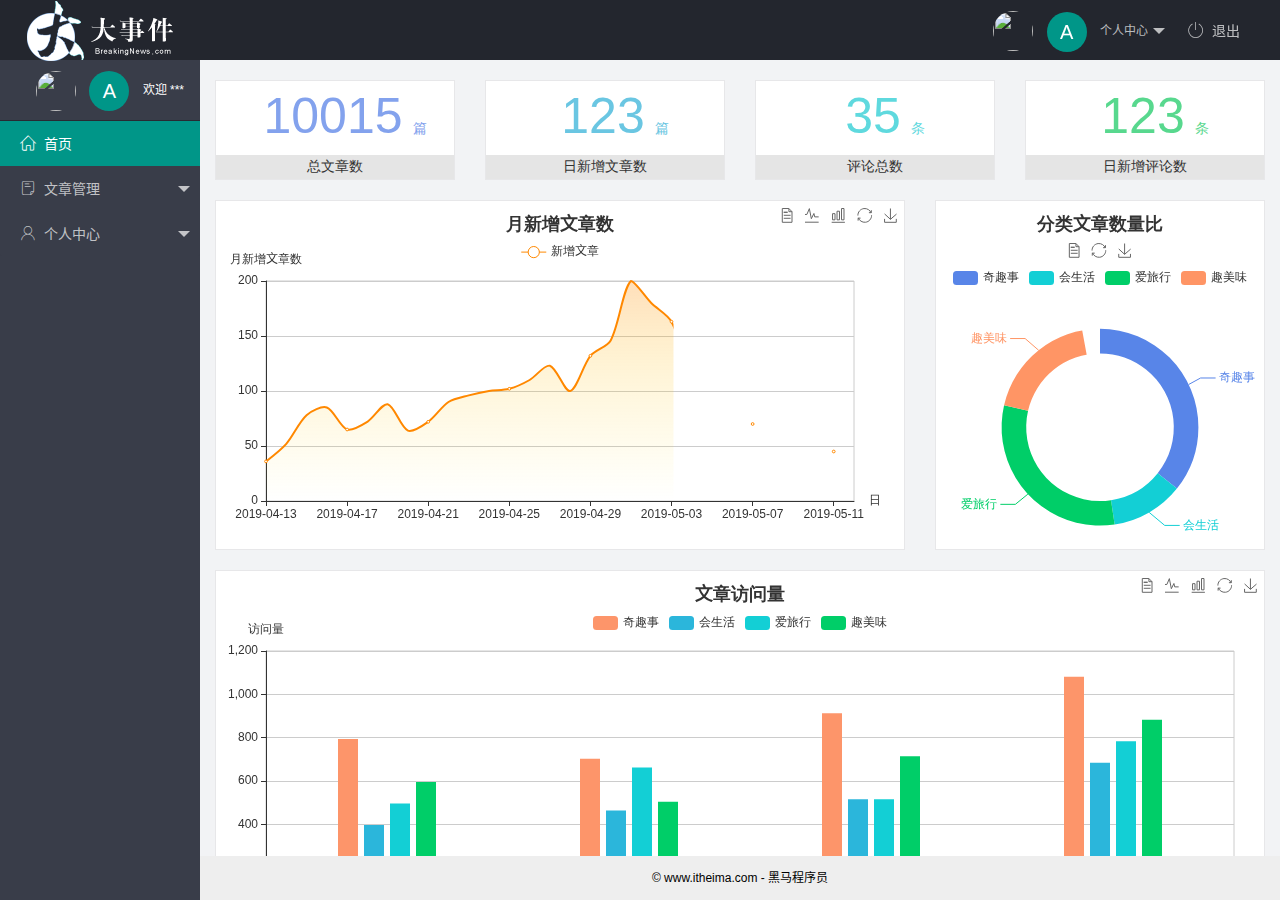
==== commit b00ea01e: "user_info完成" ====
--- a/index.html
+++ b/index.html
@@ -29,9 +29,9 @@
                         个人中心
                     </a>
                     <dl class="layui-nav-child">
-                        <dd><a href="">基本资料</a></dd>
-                        <dd><a href="">更换头像</a></dd>
-                        <dd><a href="">重置密码</a></dd>
+                        <dd><a href="/user/user_info.html" target="fm">基本资料</a></dd>
+                        <dd><a href="/user/user_avatar.html" target="fm">更换头像</a></dd>
+                        <dd><a href="/user/user_pwd.html" target="fm">密重置密码</a></dd>
                     </dl>
                 </li>
                 <li class="layui-nav-item"><a href="javascript:;" id="tuichu"><span class="iconfont icon-tuichu"></span>退出</a></li>
@@ -59,9 +59,9 @@
                     <li class="layui-nav-item">
                         <a href="javascript:;"><span class="iconfont icon-user"></span>个人中心<i class="layui-icon"></i></a>
                         <dl class="layui-nav-child">
-                            <dd><a href="javascript:;">基本资料</a></dd>
-                            <dd><a href="javascript:;">更换头像</a></dd>
-                            <dd><a href="javascript:;">重置密码</a></dd>
+                            <dd><a href="/user/user_info.html" target="fm">基本资料</a></dd>
+                            <dd><a href="/user/user_avatar.html" target="fm">更换头像</a></dd>
+                            <dd><a href="/user/user_pwd.html" target="fm">重置密码</a></dd>
 
                         </dl>
                     </li>
